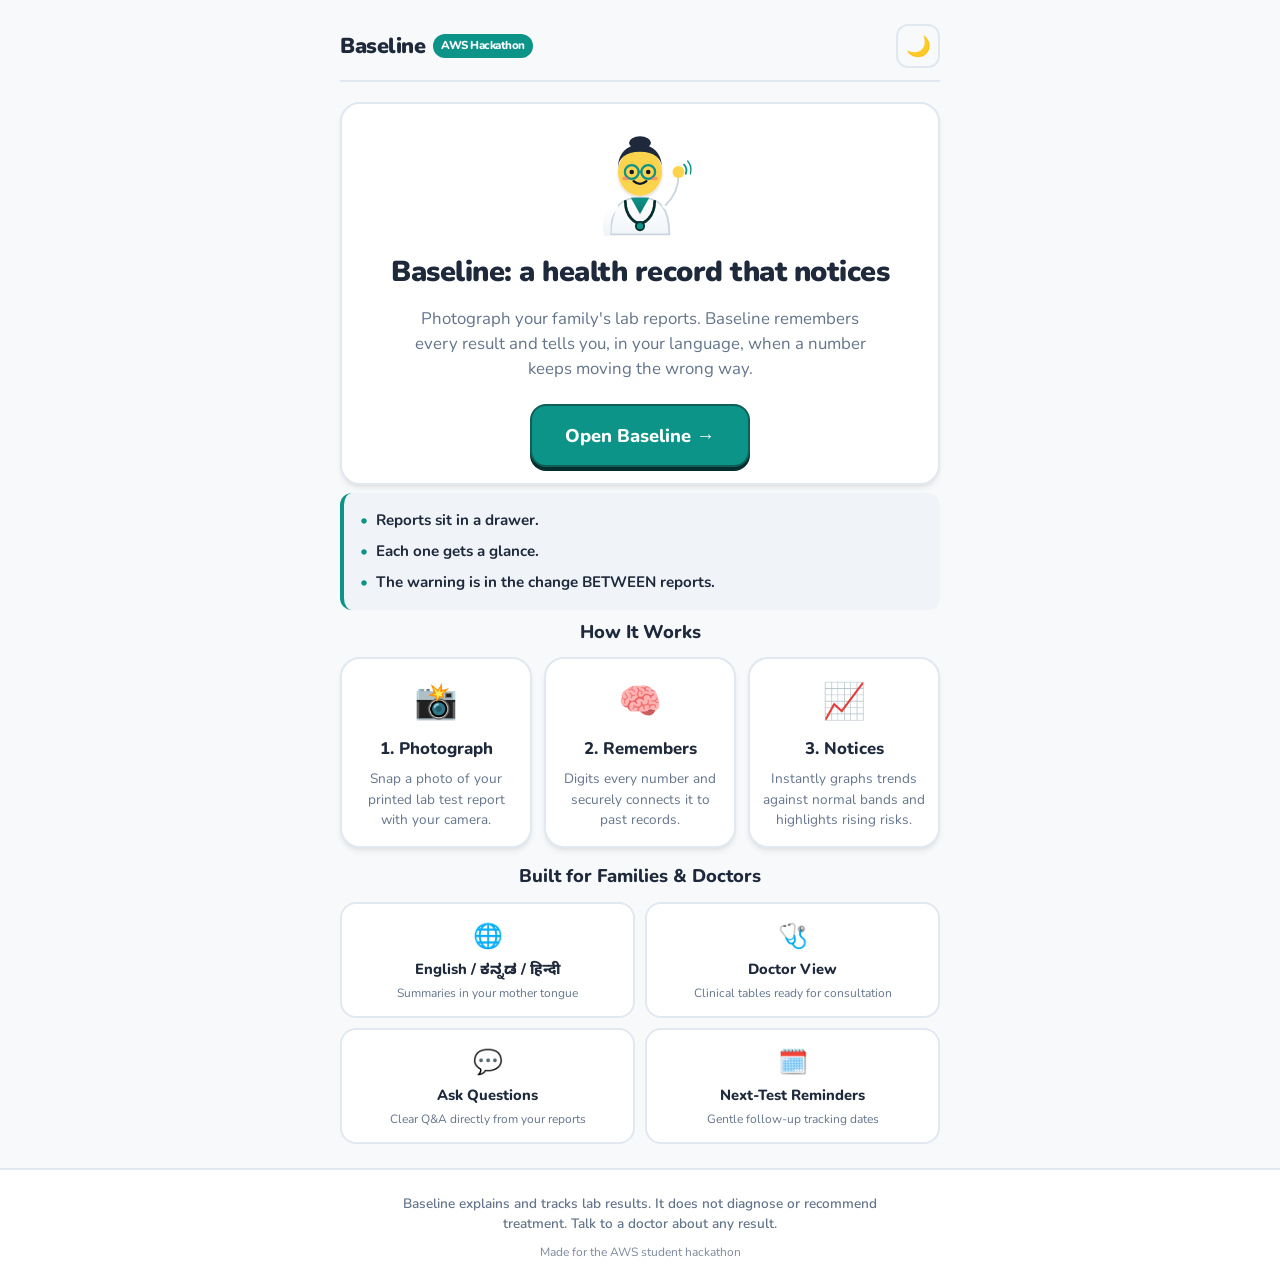
==== web/index.html @ e0895d7c "Frontend app, landing page and mascot; fixed to match the API contract Built by Chethan with Gemini " ====
<!DOCTYPE html>
<html lang="en">
<head>
  <meta charset="UTF-8">
  <meta name="viewport" content="width=device-width, initial-scale=1.0">
  <title>Baseline - A Health Record That Notices</title>
  <meta name="description" content="Photograph your family's lab reports. Baseline remembers every result and notices when numbers move the wrong way.">

  <!-- Google Fonts: Nunito, IBM Plex Mono, Noto Sans Kannada, Noto Sans Devanagari -->
  <link rel="preconnect" href="https://fonts.googleapis.com">
  <link rel="preconnect" href="https://fonts.gstatic.com" crossorigin>
  <link href="https://fonts.googleapis.com/css2?family=IBM+Plex+Mono:wght@400;500;600&family=Noto+Sans+Devanagari:wght@400;600;700&family=Noto+Sans+Kannada:wght@400;600;700&family=Nunito:wght@400;600;700;800;900&display=swap" rel="stylesheet">

  <link rel="stylesheet" href="styles.css">
  <link rel="manifest" href="manifest.json">
  <meta name="theme-color" content="#0d9488">
  <style>
    .landing-hero {
      text-align: center;
      padding: 24px 12px 16px 12px;
      display: flex;
      flex-direction: column;
      align-items: center;
      gap: 16px;
    }
    .landing-mascot {
      width: 110px;
      height: 110px;
      animation: floatMascot 3s ease-in-out infinite alternate;
    }
    @keyframes floatMascot {
      0% { transform: translateY(0); }
      100% { transform: translateY(-8px); }
    }
    .landing-title {
      font-size: 1.8rem;
      font-weight: 900;
      line-height: 1.25;
      letter-spacing: -0.5px;
    }
    .landing-tagline {
      font-size: 1.05rem;
      color: var(--text-muted);
      max-width: 480px;
      line-height: 1.5;
    }
    .cta-btn {
      font-size: 1.15rem;
      padding: 16px 32px;
      min-width: 220px;
      margin-top: 6px;
    }

    /* The Problem Section */
    .problem-box {
      border-left: 4px solid var(--accent);
      background-color: var(--bg-card-subtle);
      border-radius: 12px;
      padding: 16px;
      margin: 8px 0;
    }
    .problem-list {
      list-style: none;
      display: flex;
      flex-direction: column;
      gap: 8px;
      font-size: 0.95rem;
      font-weight: 700;
      color: var(--text-main);
    }
    .problem-item::before {
      content: "•";
      color: var(--accent);
      margin-right: 8px;
      font-weight: 900;
    }

    /* How It Works (3 Steps) */
    .steps-grid {
      display: grid;
      grid-template-columns: 1fr;
      gap: 12px;
    }
    @media (min-width: 600px) {
      .steps-grid {
        grid-template-columns: repeat(3, 1fr);
      }
    }
    .step-card {
      text-align: center;
      padding: 16px 12px;
      display: flex;
      flex-direction: column;
      align-items: center;
      gap: 8px;
    }
    .step-icon {
      font-size: 2.2rem;
    }
    .step-title {
      font-size: 1.05rem;
      font-weight: 800;
    }
    .step-desc {
      font-size: 0.85rem;
      color: var(--text-muted);
    }

    /* Feature Row */
    .features-grid {
      display: grid;
      grid-template-columns: 1fr 1fr;
      gap: 10px;
    }
    .feature-chip {
      background-color: var(--bg-card);
      border: 2px solid var(--border-color);
      border-radius: 16px;
      padding: 14px 12px;
      text-align: center;
      display: flex;
      flex-direction: column;
      gap: 4px;
    }
    .feature-icon {
      font-size: 1.5rem;
    }
    .feature-title {
      font-size: 0.92rem;
      font-weight: 800;
    }
    .feature-desc {
      font-size: 0.75rem;
      color: var(--text-muted);
    }
  </style>
</head>
<body>
  <div class="app-container">
    <!-- Header -->
    <header class="app-header">
      <div class="header-left">
        <a href="index.html" class="brand-logo" aria-label="Baseline Home">
          <span>Baseline</span>
          <span class="brand-badge">AWS Hackathon</span>
        </a>
      </div>
      <div class="header-actions">
        <button id="theme-toggle" class="theme-toggle-btn" aria-label="Toggle dark mode">🌙</button>
      </div>
    </header>

    <!-- Hero Section (Screen A) -->
    <main>
      <section class="card landing-hero">
        <img class="landing-mascot" src="mascot/wave.svg" alt="Cartoon doctor mascot waving">
        <h1 class="landing-title">Baseline: a health record that notices</h1>
        <p class="landing-tagline">
          Photograph your family's lab reports. Baseline remembers every result and tells you, in your language, when a number keeps moving the wrong way.
        </p>
        <a href="app.html" class="btn btn-primary cta-btn">
          Open Baseline →
        </a>
      </section>

      <!-- The Problem in 3 Short Lines -->
      <section class="problem-box" aria-label="Why Baseline exists">
        <ul class="problem-list">
          <li class="problem-item">Reports sit in a drawer.</li>
          <li class="problem-item">Each one gets a glance.</li>
          <li class="problem-item">The warning is in the change BETWEEN reports.</li>
        </ul>
      </section>

      <!-- How It Works (3 Steps) -->
      <section aria-label="How Baseline works" style="margin-top: 8px;">
        <h2 style="font-size: 1.15rem; font-weight: 800; margin-bottom: 12px; text-align: center;">How It Works</h2>
        <div class="steps-grid">
          <div class="card step-card">
            <span class="step-icon">📸</span>
            <h3 class="step-title">1. Photograph</h3>
            <p class="step-desc">Snap a photo of your printed lab test report with your camera.</p>
          </div>
          <div class="card step-card">
            <span class="step-icon">🧠</span>
            <h3 class="step-title">2. Remembers</h3>
            <p class="step-desc">Digits every number and securely connects it to past records.</p>
          </div>
          <div class="card step-card">
            <span class="step-icon">📈</span>
            <h3 class="step-title">3. Notices</h3>
            <p class="step-desc">Instantly graphs trends against normal bands and highlights rising risks.</p>
          </div>
        </div>
      </section>

      <!-- Feature Highlights -->
      <section aria-label="Key features" style="margin-top: 14px;">
        <h2 style="font-size: 1.15rem; font-weight: 800; margin-bottom: 12px; text-align: center;">Built for Families &amp; Doctors</h2>
        <div class="features-grid">
          <div class="feature-chip">
            <span class="feature-icon">🌐</span>
            <span class="feature-title">English / ಕನ್ನಡ / हिन्दी</span>
            <span class="feature-desc">Summaries in your mother tongue</span>
          </div>
          <div class="feature-chip">
            <span class="feature-icon">🩺</span>
            <span class="feature-title">Doctor View</span>
            <span class="feature-desc">Clinical tables ready for consultation</span>
          </div>
          <div class="feature-chip">
            <span class="feature-icon">💬</span>
            <span class="feature-title">Ask Questions</span>
            <span class="feature-desc">Clear Q&amp;A directly from your reports</span>
          </div>
          <div class="feature-chip">
            <span class="feature-icon">🗓️</span>
            <span class="feature-title">Next-Test Reminders</span>
            <span class="feature-desc">Gentle follow-up tracking dates</span>
          </div>
        </div>
      </section>
    </main>
  </div>

  <!-- Medical Disclaimer Footer (Mandatory across all screens) -->
  <footer class="app-footer" role="contentinfo">
    <p class="footer-disclaimer">
      Baseline explains and tracks lab results. It does not diagnose or recommend treatment. Talk to a doctor about any result.
    </p>
    <p class="footer-meta">
      Made for the AWS student hackathon
    </p>
  </footer>

  <!-- Theme Toggle Controller -->
  <script>
    (() => {
      const themeBtn = document.getElementById("theme-toggle");
      const currentTheme = localStorage.getItem("baseline_theme") || "light";
      document.documentElement.setAttribute("data-theme", currentTheme);
      if (themeBtn) themeBtn.textContent = currentTheme === "dark" ? "☀️" : "🌙";

      if (themeBtn) {
        themeBtn.addEventListener("click", () => {
          const active = document.documentElement.getAttribute("data-theme");
          const next = active === "dark" ? "light" : "dark";
          document.documentElement.setAttribute("data-theme", next);
          try {
            localStorage.setItem("baseline_theme", next);
          } catch (e) {}
          themeBtn.textContent = next === "dark" ? "☀️" : "🌙";
        });
      }

      // Register Service Worker for offline/PWA capability
      if ("serviceWorker" in navigator) {
        window.addEventListener("load", () => {
          navigator.serviceWorker.register("sw.js").catch((err) => {
            console.log("Service worker registration skipped:", err);
          });
        });
      }
    })();

  </script>
</body>
</html>
---- web/styles.css ----
/* ==========================================================================
   BASELINE COMPLETE DESIGN SYSTEM & STYLESHEET
   Mobile-first (390px default), Duolingo-inspired chunky UI, Dark/Light modes
   ========================================================================== */

/* --------------------------------------------------------------------------
   Design Tokens & CSS Variables
   -------------------------------------------------------------------------- */
:root {
  /* Light Theme (Default) */
  --bg-app: #f7f9fa;
  --bg-card: #ffffff;
  --bg-card-subtle: #f0f4f8;
  --text-main: #1e293b;
  --text-muted: #64748b;
  --border-color: #e2e8f0;
  --border-strong: #cbd5e1;

  /* Friendly Warm Teal Primary Accent */
  --accent: #0d9488;
  --accent-light: #ccfbf1;
  --accent-hover: #0f766e;
  --accent-active: #115e59;
  --accent-shadow: #042f2e;

  /* Alert / Out-of-Range (Red & Pale Red) */
  --danger: #dc2626;
  --danger-light: #fee2e2;
  --danger-border: #fca5a5;
  --danger-shadow: #991b1b;

  /* Normal Range SVG Band */
  --band-fill: rgba(13, 148, 136, 0.12);
  --band-stroke: rgba(13, 148, 136, 0.35);

  /* Chart Line & Dot Colors */
  --chart-line: #0d9488;
  --chart-dot: #0f766e;
  --chart-dot-latest: #042f2e;
  --chart-dot-out: #dc2626;

  /* Focus outline */
  --focus-ring: #0284c7;

  /* Elevation / 3D button depths */
  --btn-bottom-depth: 4px;
  --shadow-sm: 0 1px 2px rgba(0, 0, 0, 0.05);
  --shadow-md: 0 4px 6px -1px rgba(0, 0, 0, 0.08), 0 2px 4px -2px rgba(0, 0, 0, 0.06);
  --shadow-lg: 0 10px 15px -3px rgba(0, 0, 0, 0.1), 0 4px 6px -2px rgba(0, 0, 0, 0.05);

  /* Typography */
  --font-main: "Nunito", -apple-system, BlinkMacSystemFont, "Segoe UI", Roboto, sans-serif;
  --font-mono: "IBM Plex Mono", monospace;
  --font-kannada: "Noto Sans Kannada", sans-serif;
  --font-hindi: "Noto Sans Devanagari", sans-serif;

  --line-height-normal: 1.5;
  --line-height-indic: 1.8;
}

/* Dark Theme */
[data-theme="dark"] {
  --bg-app: #0f172a;
  --bg-card: #1e293b;
  --bg-card-subtle: #334155;
  --text-main: #f8fafc;
  --text-muted: #94a3b8;
  --border-color: #334155;
  --border-strong: #475569;

  --accent: #14b8a6;
  --accent-light: #134e4a;
  --accent-hover: #2dd4bf;
  --accent-active: #0d9488;
  --accent-shadow: #042f2e;

  --danger: #f87171;
  --danger-light: #450a0a;
  --danger-border: #7f1d1d;
  --danger-shadow: #7f1d1d;

  --band-fill: rgba(20, 184, 166, 0.18);
  --band-stroke: rgba(20, 184, 166, 0.4);

  --chart-line: #2dd4bf;
  --chart-dot: #5eead4;
  --chart-dot-latest: #ffffff;
  --chart-dot-out: #f87171;

  --focus-ring: #38bdf8;
  --shadow-sm: 0 1px 2px rgba(0, 0, 0, 0.3);
  --shadow-md: 0 4px 8px rgba(0, 0, 0, 0.4);
  --shadow-lg: 0 10px 20px rgba(0, 0, 0, 0.5);
}

/* --------------------------------------------------------------------------
   Reset & Base Styles
   -------------------------------------------------------------------------- */
*, *::before, *::after {
  box-sizing: border-box;
  margin: 0;
  padding: 0;
}

html {
  font-size: 16px;
  -webkit-tap-highlight-color: transparent;
}

body {
  font-family: var(--font-main), var(--font-kannada), var(--font-hindi);
  background-color: var(--bg-app);
  color: var(--text-main);
  line-height: var(--line-height-normal);
  min-height: 100vh;
  display: flex;
  flex-direction: column;
}

/* Kannada and Hindi extra line-height */
html[lang="kn"], html[lang="hi"],
.lang-kn, .lang-hi {
  line-height: var(--line-height-indic);
}

:focus-visible {
  outline: 3px solid var(--focus-ring);
  outline-offset: 2px;
}

/* --------------------------------------------------------------------------
   Layout & Container (Mobile-first ~390px, laptop friendly)
   -------------------------------------------------------------------------- */
.app-container {
  width: 100%;
  max-width: 440px;
  margin: 0 auto;
  padding: 16px;
  flex: 1;
  display: flex;
  flex-direction: column;
  gap: 16px;
}

@media (min-width: 768px) {
  .app-container {
    max-width: 640px;
    padding: 24px 20px;
    gap: 20px;
  }
}

/* --------------------------------------------------------------------------
   Duolingo-style Chunky Buttons & Tap Targets (>= 44px)
   -------------------------------------------------------------------------- */
.btn {
  display: inline-flex;
  align-items: center;
  justify-content: center;
  gap: 8px;
  min-height: 48px;
  padding: 12px 18px;
  font-family: inherit;
  font-size: 0.95rem;
  font-weight: 800;
  text-decoration: none;
  border-radius: 16px;
  border: 2px solid transparent;
  cursor: pointer;
  transition: transform 0.1s ease, box-shadow 0.1s ease, background-color 0.15s ease;
  user-select: none;
  text-align: center;
}

.btn-primary {
  background-color: var(--accent);
  color: #ffffff;
  border-color: var(--accent-active);
  box-shadow: 0 var(--btn-bottom-depth) 0 var(--accent-shadow);
}

.btn-primary:hover:not(:disabled) {
  background-color: var(--accent-hover);
}

.btn-primary:active:not(:disabled) {
  transform: translateY(var(--btn-bottom-depth));
  box-shadow: 0 0 0 transparent;
}

.btn-secondary {
  background-color: var(--bg-card);
  color: var(--text-main);
  border: 2px solid var(--border-color);
  box-shadow: 0 var(--btn-bottom-depth) 0 var(--border-strong);
}

.btn-secondary:hover:not(:disabled) {
  background-color: var(--bg-card-subtle);
}

.btn-secondary:active:not(:disabled) {
  transform: translateY(var(--btn-bottom-depth));
  box-shadow: 0 0 0 transparent;
}

.btn-sm {
  min-height: 44px;
  padding: 8px 14px;
  font-size: 0.88rem;
  border-radius: 12px;
}

.btn:disabled {
  opacity: 0.55;
  cursor: not-allowed;
  transform: none !important;
  box-shadow: none !important;
}

/* --------------------------------------------------------------------------
   Card Component
   -------------------------------------------------------------------------- */
.card {
  background-color: var(--bg-card);
  border: 2px solid var(--border-color);
  border-radius: 20px;
  padding: 18px;
  box-shadow: var(--shadow-md);
  transition: border-color 0.2s ease, box-shadow 0.2s ease;
}

/* --------------------------------------------------------------------------
   Header Bar
   -------------------------------------------------------------------------- */
.app-header {
  display: flex;
  align-items: center;
  justify-content: space-between;
  padding-bottom: 12px;
  border-bottom: 2px solid var(--border-color);
}

.header-left {
  display: flex;
  align-items: center;
  gap: 10px;
}

.brand-logo {
  display: flex;
  align-items: center;
  gap: 8px;
  text-decoration: none;
  color: var(--text-main);
  font-weight: 900;
  font-size: 1.35rem;
  letter-spacing: -0.5px;
}

.brand-badge {
  background-color: var(--accent);
  color: #ffffff;
  font-size: 0.72rem;
  padding: 3px 8px;
  border-radius: 999px;
  font-weight: 800;
}

.header-actions {
  display: flex;
  align-items: center;
  gap: 8px;
}

.theme-toggle-btn {
  background: none;
  border: 2px solid var(--border-color);
  border-radius: 12px;
  min-width: 44px;
  min-height: 44px;
  font-size: 1.25rem;
  cursor: pointer;
  color: var(--text-main);
  display: flex;
  align-items: center;
  justify-content: center;
  transition: background-color 0.15s ease;
}

.theme-toggle-btn:hover {
  background-color: var(--bg-card-subtle);
}

/* --------------------------------------------------------------------------
   Screen B: People & Language Bar
   -------------------------------------------------------------------------- */
.people-bar {
  display: flex;
  flex-direction: column;
  gap: 12px;
}

.people-controls {
  display: flex;
  align-items: center;
  gap: 8px;
  flex-wrap: wrap;
}

.select-wrapper {
  position: relative;
  flex: 1;
  min-width: 140px;
}

.app-select {
  width: 100%;
  min-height: 46px;
  padding: 10px 14px;
  font-family: inherit;
  font-size: 0.95rem;
  font-weight: 700;
  color: var(--text-main);
  background-color: var(--bg-card);
  border: 2px solid var(--border-color);
  border-radius: 14px;
  appearance: none;
  background-image: url("data:image/svg+xml,%3Csvg xmlns='http://www.w3.org/2000/svg' width='12' height='8' viewBox='0 0 12 8'%3E%3Cpath fill='%2364748b' d='M6 8L0 0h12z'/%3E%3C/svg%3E");
  background-repeat: no-repeat;
  background-position: right 14px center;
  cursor: pointer;
}

.lang-select-wrapper {
  width: 110px;
  flex: none;
}

/* --------------------------------------------------------------------------
   Mascot Component & Animated Speech Bubble
   -------------------------------------------------------------------------- */
.mascot-section {
  display: flex;
  align-items: flex-start;
  gap: 14px;
  margin: 4px 0 10px 0;
}

.mascot-avatar-wrapper {
  flex-shrink: 0;
  width: 76px;
  height: 76px;
  border-radius: 50%;
  background-color: var(--bg-card);
  border: 2px solid var(--border-color);
  box-shadow: var(--shadow-sm);
  display: flex;
  align-items: center;
  justify-content: center;
  overflow: hidden;
  position: relative;
  transition: transform 0.2s cubic-bezier(0.34, 1.56, 0.64, 1);
}

.mascot-avatar {
  width: 100%;
  height: 100%;
  object-fit: contain;
}

/* Duolingo bouncy micro-animation on mascot hover/interact */
.mascot-avatar-wrapper:hover {
  transform: scale(1.06) rotate(-2deg);
}

.mascot-bubble {
  position: relative;
  flex: 1;
  background-color: var(--bg-card);
  border: 2px solid var(--border-color);
  border-radius: 18px;
  padding: 12px 16px;
  font-size: 0.95rem;
  font-weight: 700;
  color: var(--text-main);
  box-shadow: var(--shadow-sm);
  line-height: 1.45;
}

/* Speech bubble left triangle arrow */
.mascot-bubble::before {
  content: "";
  position: absolute;
  top: 24px;
  left: -10px;
  width: 0;
  height: 0;
  border-top: 8px solid transparent;
  border-bottom: 8px solid transparent;
  border-right: 10px solid var(--border-color);
}

.mascot-bubble::after {
  content: "";
  position: absolute;
  top: 24px;
  left: -7px;
  width: 0;
  height: 0;
  border-top: 7px solid transparent;
  border-bottom: 7px solid transparent;
  border-right: 9px solid var(--bg-card);
}

.mascot-bubble.pop {
  animation: popIn 0.3s cubic-bezier(0.34, 1.56, 0.64, 1);
}

@keyframes popIn {
  0% { transform: scale(0.92); opacity: 0.8; }
  100% { transform: scale(1); opacity: 1; }
}

/* --------------------------------------------------------------------------
   Screen C: History Path & Next Due Reminder
   -------------------------------------------------------------------------- */
.history-path-card {
  padding: 16px;
}

.path-heading {
  font-size: 1rem;
  font-weight: 800;
  margin-bottom: 12px;
  color: var(--text-muted);
  text-transform: uppercase;
  letter-spacing: 0.5px;
}

.history-path-track {
  display: flex;
  align-items: center;
  overflow-x: auto;
  padding: 8px 4px;
  gap: 4px;
  scrollbar-width: thin;
}

.path-node {
  display: flex;
  flex-direction: column;
  align-items: center;
  gap: 6px;
  flex-shrink: 0;
  width: 80px;
  text-align: center;
}

.node-circle {
  width: 44px;
  height: 44px;
  border-radius: 50%;
  background-color: var(--accent-light);
  border: 2px solid var(--accent);
  display: flex;
  align-items: center;
  justify-content: center;
  font-size: 1.15rem;
  box-shadow: 0 2px 0 var(--accent);
}

.node-date {
  font-family: var(--font-mono);
  font-size: 0.75rem;
  font-weight: 600;
  color: var(--text-main);
  white-space: nowrap;
}

.path-connector {
  flex: 1;
  min-width: 24px;
  height: 4px;
  background-color: var(--accent);
  border-radius: 2px;
  margin-top: -18px;
}

.locked-node .node-circle {
  background-color: var(--bg-card-subtle);
  border-color: var(--border-strong);
  box-shadow: 0 2px 0 var(--border-strong);
}

.locked-node .node-label {
  font-size: 0.72rem;
  font-weight: 800;
  color: var(--text-muted);
  text-transform: uppercase;
}

.overdue-node .node-circle {
  background-color: var(--danger-light);
  border-color: var(--danger);
  box-shadow: 0 2px 0 var(--danger-shadow);
}

.overdue-node .node-label {
  color: var(--danger);
}

/* --------------------------------------------------------------------------
   Screen D: Add a Report
   -------------------------------------------------------------------------- */
.upload-card {
  display: flex;
  flex-direction: column;
  gap: 12px;
}

.upload-actions-grid {
  display: grid;
  grid-template-columns: 1fr 1fr;
  gap: 10px;
}

.photo-preview-box {
  border: 2px dashed var(--border-strong);
  border-radius: 14px;
  padding: 10px;
  text-align: center;
  background-color: var(--bg-card-subtle);
}

.photo-preview-box img {
  max-width: 100%;
  max-height: 180px;
  object-fit: contain;
  border-radius: 8px;
}

.collapsible-details {
  border: 1px solid var(--border-color);
  border-radius: 12px;
  padding: 8px 12px;
  font-size: 0.88rem;
}

.collapsible-details summary {
  font-weight: 700;
  cursor: pointer;
  color: var(--text-muted);
  user-select: none;
}

.collapsible-content {
  margin-top: 8px;
  display: flex;
  flex-direction: column;
  gap: 6px;
}

.date-input {
  min-height: 44px;
  padding: 8px 12px;
  border: 2px solid var(--border-color);
  border-radius: 10px;
  font-family: inherit;
  font-size: 0.95rem;
  background-color: var(--bg-card);
  color: var(--text-main);
}

.upload-status {
  font-size: 0.9rem;
  font-weight: 700;
  text-align: center;
  min-height: 22px;
  transition: color 0.2s ease;
}

.status-loading {
  color: var(--accent);
}

.status-success {
  color: #15803d;
}

.status-error {
  color: var(--danger);
}

/* --------------------------------------------------------------------------
   Screen E: Trend Cards & SVG Charts
   -------------------------------------------------------------------------- */
.trends-list {
  display: flex;
  flex-direction: column;
  gap: 16px;
}

.trend-card {
  display: flex;
  flex-direction: column;
  gap: 12px;
  cursor: pointer;
  outline: none;
  transition: transform 0.15s ease, box-shadow 0.15s ease, border-color 0.15s ease;
}

.trend-card:hover {
  transform: translateY(-2px);
  box-shadow: var(--shadow-lg);
}

.trend-card:focus-visible {
  border-color: var(--focus-ring);
  box-shadow: 0 0 0 3px var(--focus-ring);
}

.trend-card-header {
  display: flex;
  align-items: flex-start;
  justify-content: space-between;
  gap: 10px;
}

.test-title-group {
  display: flex;
  align-items: center;
  gap: 8px;
  flex-wrap: wrap;
}

.test-name {
  font-size: 1.12rem;
  font-weight: 800;
  color: var(--text-main);
}

/* Status Badge H / L (Part 7: "Out-of-range: badge boxed red on pale red") */
.status-badge {
  display: inline-flex;
  align-items: center;
  justify-content: center;
  width: 26px;
  height: 26px;
  border-radius: 8px;
  font-family: var(--font-mono);
  font-weight: 900;
  font-size: 0.85rem;
}

.badge-high, .badge-low {
  background-color: var(--danger-light);
  color: var(--danger);
  border: 1.5px solid var(--danger-border);
}

.test-value-group {
  display: flex;
  align-items: baseline;
  gap: 4px;
}

.test-value {
  font-family: var(--font-mono);
  font-size: 1.6rem;
  font-weight: 800;
  color: var(--text-main);
  letter-spacing: -0.5px;
}

.test-unit {
  font-family: var(--font-mono);
  font-size: 0.85rem;
  font-weight: 600;
  color: var(--text-muted);
}

.trend-arrow {
  font-size: 1.25rem;
  font-weight: 900;
  color: var(--text-muted);
  margin-left: 2px;
}

/* Out of Range Card Highlight */
.card-out-of-range {
  border-color: var(--danger-border);
}

.card-out-of-range .test-value,
.card-out-of-range .trend-arrow {
  color: var(--danger);
}

/* Card updated highlight */
.trend-card-updated {
  animation: cardHighlight 1.5s ease-out;
}

@keyframes cardHighlight {
  0% { box-shadow: 0 0 0 4px var(--accent); }
  100% { box-shadow: var(--shadow-md); }
}

/* Inline SVG Chart */
.trend-chart-wrapper {
  width: 100%;
  background-color: var(--bg-card-subtle);
  border-radius: 12px;
  padding: 6px;
  overflow: hidden;
}

.trend-chart-svg {
  width: 100%;
  height: 72px;
  display: block;
}

/* SVG Chart Elements */
.svg-band {
  fill: var(--band-fill);
}

.svg-band-line {
  stroke: var(--band-stroke);
  stroke-width: 1.5;
}

.svg-line {
  stroke: var(--chart-line);
  stroke-width: 3;
  stroke-linecap: round;
  stroke-linejoin: round;
}

.svg-dot {
  fill: var(--chart-dot);
  stroke: var(--bg-card);
  stroke-width: 1.5;
}

.svg-dot-latest {
  fill: var(--accent);
  stroke: var(--bg-card);
  stroke-width: 2;
}

.svg-dot-out {
  fill: var(--danger);
  stroke: var(--bg-card);
  stroke-width: 2;
}

.svg-date-label {
  font-family: var(--font-mono);
  font-size: 9px;
  fill: var(--text-muted);
  font-weight: 600;
}

.trend-card-footer {
  display: flex;
  flex-direction: column;
  gap: 4px;
}

.range-info {
  font-size: 0.8rem;
  font-weight: 700;
  color: var(--text-muted);
}

.trend-summary {
  font-size: 0.95rem;
  font-weight: 600;
  color: var(--text-main);
  line-height: 1.4;
}

.empty-trends-card {
  text-align: center;
  padding: 32px 16px;
}

.empty-icon {
  font-size: 2.5rem;
  margin-bottom: 8px;
}

/* --------------------------------------------------------------------------
   Screen G: Chat Panel ("Ask about these results")
   -------------------------------------------------------------------------- */
.chat-card {
  display: flex;
  flex-direction: column;
  gap: 12px;
}

.chat-header-title {
  font-size: 1.1rem;
  font-weight: 800;
}

.chat-chips-container {
  display: flex;
  gap: 6px;
  overflow-x: auto;
  padding-bottom: 6px;
  scrollbar-width: thin;
}

.chip-btn {
  background-color: var(--bg-card-subtle);
  color: var(--text-main);
  border: 1.5px solid var(--border-color);
  border-radius: 999px;
  padding: 6px 12px;
  font-size: 0.82rem;
  font-weight: 700;
  white-space: nowrap;
  cursor: pointer;
  min-height: 38px;
  transition: background-color 0.15s ease, border-color 0.15s ease;
}

.chip-btn:hover {
  background-color: var(--accent-light);
  border-color: var(--accent);
}

.chat-messages {
  max-height: 240px;
  overflow-y: auto;
  display: flex;
  flex-direction: column;
  gap: 8px;
  padding: 8px 4px;
  border-radius: 12px;
  background-color: var(--bg-card-subtle);
  min-height: 80px;
}

.chat-bubble {
  max-width: 85%;
  padding: 10px 14px;
  border-radius: 16px;
  font-size: 0.92rem;
  font-weight: 600;
  line-height: 1.4;
}

.user-bubble {
  align-self: flex-end;
  background-color: var(--accent);
  color: #ffffff;
  border-bottom-right-radius: 4px;
}

.mascot-reply-bubble {
  align-self: flex-start;
  background-color: var(--bg-card);
  color: var(--text-main);
  border: 1.5px solid var(--border-color);
  border-bottom-left-radius: 4px;
}

.mascot-thinking {
  align-self: flex-start;
  background-color: var(--bg-card);
  color: var(--text-muted);
  font-style: italic;
  border: 1.5px solid var(--border-color);
}

.chat-error-bubble {
  align-self: flex-start;
  background-color: var(--danger-light);
  color: var(--danger);
  border: 1.5px solid var(--danger-border);
}

.chat-input-form {
  display: flex;
  flex-direction: column;
  gap: 6px;
}

.chat-input-row {
  display: flex;
  gap: 8px;
}

.chat-text-input {
  flex: 1;
  min-height: 48px;
  padding: 10px 14px;
  border: 2px solid var(--border-color);
  border-radius: 14px;
  font-family: inherit;
  font-size: 0.95rem;
  background-color: var(--bg-card);
  color: var(--text-main);
}

.chat-meta-row {
  display: flex;
  justify-content: space-between;
  font-size: 0.75rem;
  color: var(--text-muted);
  font-weight: 600;
}

/* --------------------------------------------------------------------------
   Screen F: Doctor View (Modal & Full Screen Panel)
   -------------------------------------------------------------------------- */
.modal-backdrop {
  position: fixed;
  inset: 0;
  background-color: rgba(15, 23, 42, 0.7);
  display: none;
  align-items: center;
  justify-content: center;
  z-index: 1000;
  padding: 16px;
}

.modal-sheet {
  background-color: var(--bg-card);
  width: 100%;
  max-width: 680px;
  max-height: 90vh;
  border-radius: 20px;
  padding: 24px;
  box-shadow: var(--shadow-lg);
  overflow-y: auto;
  display: flex;
  flex-direction: column;
  gap: 16px;
}

.clinical-header {
  border-bottom: 2px solid var(--border-strong);
  padding-bottom: 12px;
}

.clinical-main-title {
  font-size: 1.3rem;
  font-weight: 900;
}

.clinical-dates, .clinical-meta {
  font-size: 0.88rem;
  color: var(--text-muted);
  font-family: var(--font-mono);
  margin-top: 4px;
}

.clinical-actions {
  display: flex;
  gap: 10px;
  flex-wrap: wrap;
}

.clinical-table-wrapper {
  margin-top: 14px;
  break-inside: avoid;
  page-break-inside: avoid;
}

.clinical-test-title {
  font-size: 1.05rem;
  font-weight: 800;
  margin-bottom: 6px;
}

.clinical-table {
  width: 100%;
  border-collapse: collapse;
  font-size: 0.88rem;
  text-align: left;
}

.clinical-table th, .clinical-table td {
  padding: 8px 10px;
  border: 1px solid var(--border-color);
}

.clinical-table th {
  background-color: var(--bg-card-subtle);
  font-weight: 800;
}

.flagged-row {
  background-color: var(--danger-light);
}

.flag-cell {
  color: var(--danger);
  font-weight: 900;
}

/* --------------------------------------------------------------------------
   Habit Celebration Overlay
   -------------------------------------------------------------------------- */
.celebration-overlay {
  position: fixed;
  inset: 0;
  background-color: rgba(13, 148, 136, 0.4);
  display: none;
  align-items: center;
  justify-content: center;
  z-index: 1200;
  backdrop-filter: blur(4px);
}

.celebration-overlay.active {
  display: flex;
}

.celebration-card {
  background-color: var(--bg-card);
  border: 3px solid var(--accent);
  border-radius: 24px;
  padding: 28px 24px;
  text-align: center;
  max-width: 380px;
  box-shadow: var(--shadow-lg);
  animation: popIn 0.35s cubic-bezier(0.34, 1.56, 0.64, 1);
}

.celebration-emoji {
  font-size: 3rem;
  margin-bottom: 8px;
}

.celebration-title {
  font-size: 1.3rem;
  font-weight: 900;
  color: var(--accent);
}

.celebration-subtitle {
  font-size: 0.95rem;
  font-weight: 600;
  margin-top: 8px;
  color: var(--text-main);
}

/* --------------------------------------------------------------------------
   Toast Notifications
   -------------------------------------------------------------------------- */
.app-toast {
  position: fixed;
  bottom: 24px;
  left: 50%;
  transform: translateX(-50%) translateY(100px);
  background-color: var(--text-main);
  color: var(--bg-card);
  padding: 12px 20px;
  border-radius: 14px;
  font-size: 0.9rem;
  font-weight: 700;
  z-index: 1500;
  box-shadow: var(--shadow-lg);
  opacity: 0;
  transition: transform 0.25s ease, opacity 0.25s ease;
  pointer-events: none;
}

.app-toast.toast-show {
  transform: translateX(-50%) translateY(0);
  opacity: 1;
}

.toast-error {
  background-color: var(--danger);
  color: #ffffff;
}

.toast-success {
  background-color: #15803d;
  color: #ffffff;
}

/* --------------------------------------------------------------------------
   Medical Disclaimer Footer
   -------------------------------------------------------------------------- */
.app-footer {
  margin-top: auto;
  padding: 24px 16px;
  text-align: center;
  border-top: 2px solid var(--border-color);
  background-color: var(--bg-card);
  color: var(--text-muted);
  font-size: 0.85rem;
  line-height: 1.5;
}

.footer-disclaimer {
  max-width: 500px;
  margin: 0 auto;
  font-weight: 600;
}

.footer-meta {
  margin-top: 8px;
  font-size: 0.75rem;
  opacity: 0.85;
}

/* --------------------------------------------------------------------------
   Technical Concept: Print CSS
   Print CSS uses @media print queries to isolate the clean black-and-white clinical tables,
   enforcing A4 sizing and preventing awkward page-break splits across table rows.
   -------------------------------------------------------------------------- */
@media print {
  body {
    background-color: #ffffff !important;
    color: #000000 !important;
  }

  .app-container, .app-footer, .no-print, .theme-toggle-btn, .header-actions {
    display: none !important;
  }

  #doctor-modal {
    display: block !important;
    position: static !important;
    background: transparent !important;
    padding: 0 !important;
  }

  .modal-sheet {
    max-width: 100% !important;
    max-height: none !important;
    border: none !important;
    box-shadow: none !important;
    padding: 0 !important;
  }

  .clinical-table-wrapper {
    page-break-inside: avoid !important;
    break-inside: avoid !important;
    margin-bottom: 24px;
  }

  .clinical-table th, .clinical-table td {
    border: 1px solid #000000 !important;
    color: #000000 !important;
    background: #ffffff !important;
  }

  .flagged-row {
    background: #f1f1f1 !important;
  }

  .flag-cell strong {
    font-weight: 900 !important;
  }
}

/* --------------------------------------------------------------------------
   Reduced Motion Accessibility
   -------------------------------------------------------------------------- */
@media (prefers-reduced-motion: reduce) {
  *, *::before, *::after {
    animation-duration: 0.01ms !important;
    animation-iteration-count: 1 !important;
    transition-duration: 0.01ms !important;
    scroll-behavior: auto !important;
  }
  .btn:active {
    transform: none !important;
  }
  .mascot-avatar-wrapper:hover {
    transform: none !important;
  }
}
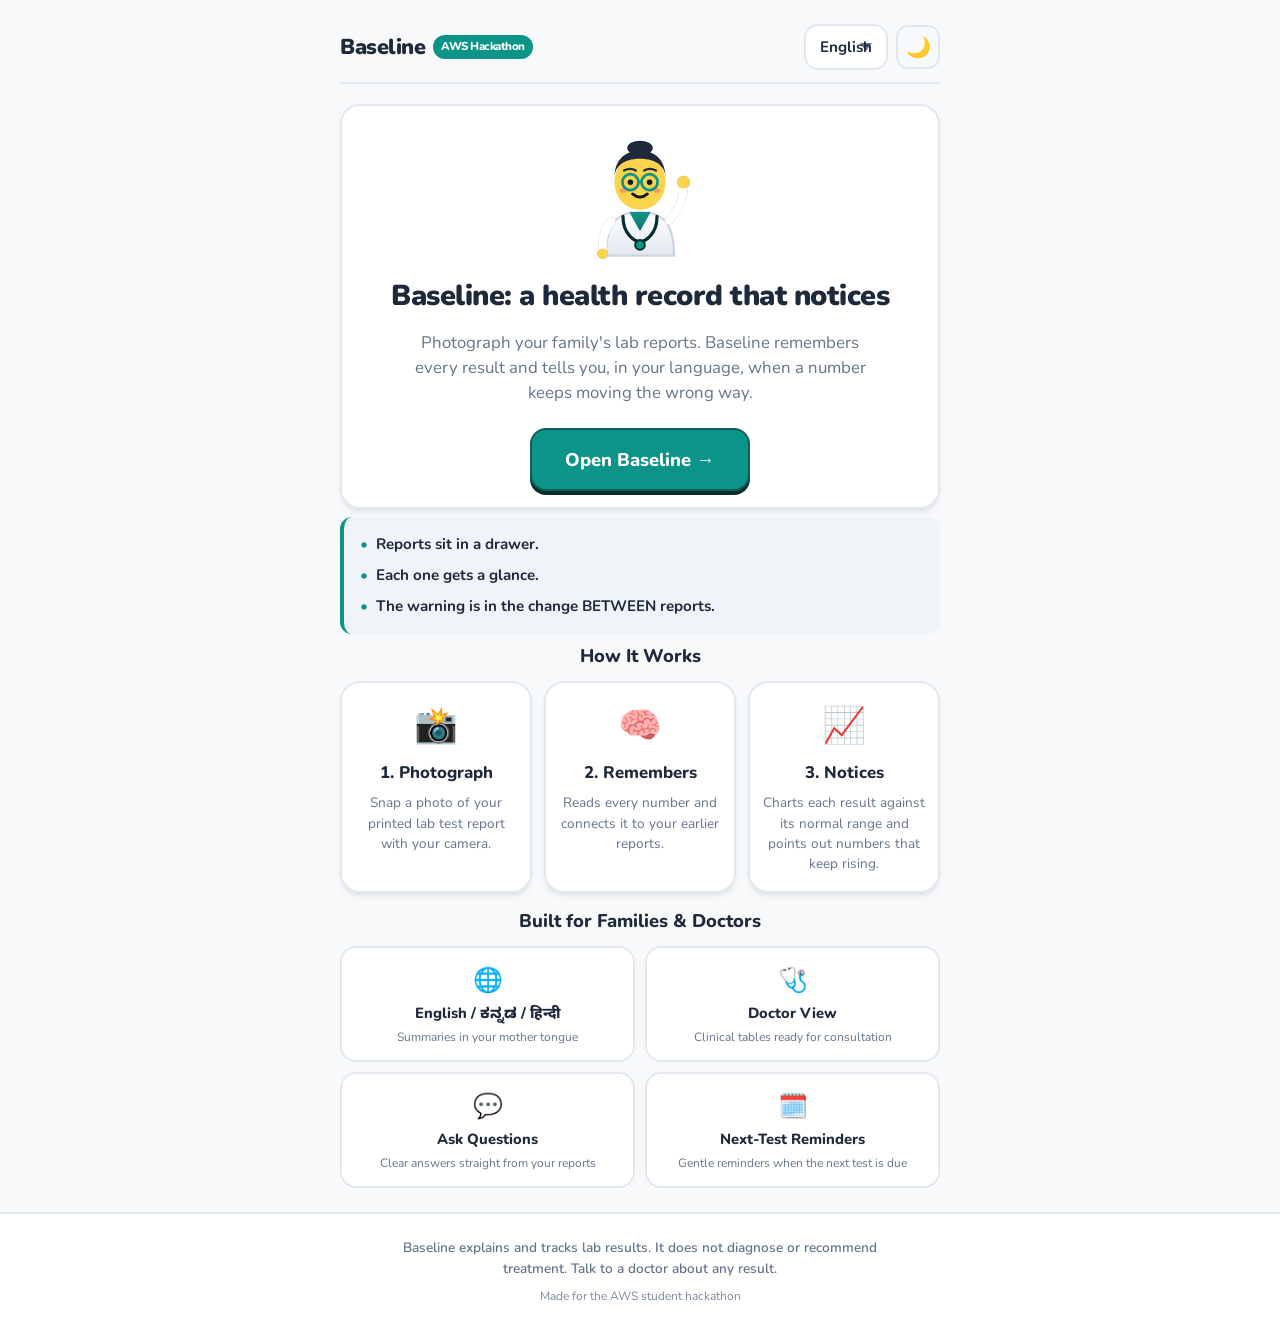
==== commit b70f7794: "Whole interface in English, Kannada and Hindi; language picker on every page; Dr. Bindu rebuilt as a" ====
--- a/web/index.html
+++ b/web/index.html
@@ -1,5 +1,5 @@
 <!DOCTYPE html>
-<html lang="en">
+<html lang="en" data-i18n-title="doc.title">
 <head>
   <meta charset="UTF-8">
   <meta name="viewport" content="width=device-width, initial-scale=1.0">
@@ -140,83 +140,84 @@
     <!-- Header -->
     <header class="app-header">
       <div class="header-left">
-        <a href="index.html" class="brand-logo" aria-label="Baseline Home">
+        <a href="index.html" class="brand-logo" aria-label="Baseline Home" data-i18n-aria="common.home">
           <span>Baseline</span>
-          <span class="brand-badge">AWS Hackathon</span>
+          <span class="brand-badge" data-i18n="landing.badge">AWS Hackathon</span>
         </a>
       </div>
       <div class="header-actions">
-        <button id="theme-toggle" class="theme-toggle-btn" aria-label="Toggle dark mode">🌙</button>
+        <select class="app-select lang-switch" data-lang-switch data-i18n-aria="common.language" aria-label="Language">
+          <option value="en">English</option>
+          <option value="kn">ಕನ್ನಡ</option>
+          <option value="hi">हिन्दी</option>
+        </select>
+        <button id="theme-toggle" class="theme-toggle-btn" aria-label="Toggle dark mode" data-i18n-aria="common.theme">🌙</button>
       </div>
     </header>
 
     <!-- Hero Section (Screen A) -->
     <main>
       <section class="card landing-hero">
-        <img class="landing-mascot" src="mascot/wave.svg" alt="Cartoon doctor mascot waving">
-        <h1 class="landing-title">Baseline: a health record that notices</h1>
-        <p class="landing-tagline">
-          Photograph your family's lab reports. Baseline remembers every result and tells you, in your language, when a number keeps moving the wrong way.
-        </p>
-        <a href="app.html" class="btn btn-primary cta-btn">
-          Open Baseline →
-        </a>
+        <img class="landing-mascot" src="mascot/wave.svg" alt="Cartoon doctor mascot" data-i18n-alt="common.mascotAlt">
+        <h1 class="landing-title" data-i18n="landing.title">Baseline: a health record that notices</h1>
+        <p class="landing-tagline" data-i18n="landing.lead">Photograph your family's lab reports. Baseline remembers every result and tells you, in your language, when a number keeps moving the wrong way.</p>
+        <a href="login.html" class="btn btn-primary cta-btn" data-i18n="landing.cta">Open Baseline →</a>
       </section>
 
       <!-- The Problem in 3 Short Lines -->
-      <section class="problem-box" aria-label="Why Baseline exists">
+      <section class="problem-box" aria-label="Why Baseline exists" data-i18n-aria="landing.whyAria">
         <ul class="problem-list">
-          <li class="problem-item">Reports sit in a drawer.</li>
-          <li class="problem-item">Each one gets a glance.</li>
-          <li class="problem-item">The warning is in the change BETWEEN reports.</li>
+          <li class="problem-item" data-i18n="landing.why1">Reports sit in a drawer.</li>
+          <li class="problem-item" data-i18n="landing.why2">Each one gets a glance.</li>
+          <li class="problem-item" data-i18n="landing.why3">The warning is in the change BETWEEN reports.</li>
         </ul>
       </section>
 
       <!-- How It Works (3 Steps) -->
-      <section aria-label="How Baseline works" style="margin-top: 8px;">
-        <h2 style="font-size: 1.15rem; font-weight: 800; margin-bottom: 12px; text-align: center;">How It Works</h2>
+      <section aria-label="How Baseline works" data-i18n-aria="landing.howAria" style="margin-top: 8px;">
+        <h2 style="font-size: 1.15rem; font-weight: 800; margin-bottom: 12px; text-align: center;" data-i18n="landing.how">How It Works</h2>
         <div class="steps-grid">
           <div class="card step-card">
             <span class="step-icon">📸</span>
-            <h3 class="step-title">1. Photograph</h3>
-            <p class="step-desc">Snap a photo of your printed lab test report with your camera.</p>
+            <h3 class="step-title" data-i18n="landing.step1">1. Photograph</h3>
+            <p class="step-desc" data-i18n="landing.step1Text">Snap a photo of your printed lab test report with your camera.</p>
           </div>
           <div class="card step-card">
             <span class="step-icon">🧠</span>
-            <h3 class="step-title">2. Remembers</h3>
-            <p class="step-desc">Digits every number and securely connects it to past records.</p>
+            <h3 class="step-title" data-i18n="landing.step2">2. Remembers</h3>
+            <p class="step-desc" data-i18n="landing.step2Text">Reads every number and connects it to your earlier reports.</p>
           </div>
           <div class="card step-card">
             <span class="step-icon">📈</span>
-            <h3 class="step-title">3. Notices</h3>
-            <p class="step-desc">Instantly graphs trends against normal bands and highlights rising risks.</p>
+            <h3 class="step-title" data-i18n="landing.step3">3. Notices</h3>
+            <p class="step-desc" data-i18n="landing.step3Text">Charts each result against its normal range and points out numbers that keep rising.</p>
           </div>
         </div>
       </section>
 
       <!-- Feature Highlights -->
-      <section aria-label="Key features" style="margin-top: 14px;">
-        <h2 style="font-size: 1.15rem; font-weight: 800; margin-bottom: 12px; text-align: center;">Built for Families &amp; Doctors</h2>
+      <section aria-label="Key features" data-i18n-aria="landing.featuresAria" style="margin-top: 14px;">
+        <h2 style="font-size: 1.15rem; font-weight: 800; margin-bottom: 12px; text-align: center;" data-i18n="landing.features">Built for Families &amp; Doctors</h2>
         <div class="features-grid">
           <div class="feature-chip">
             <span class="feature-icon">🌐</span>
             <span class="feature-title">English / ಕನ್ನಡ / हिन्दी</span>
-            <span class="feature-desc">Summaries in your mother tongue</span>
+            <span class="feature-desc" data-i18n="landing.f1Text">Summaries in your mother tongue</span>
           </div>
           <div class="feature-chip">
             <span class="feature-icon">🩺</span>
-            <span class="feature-title">Doctor View</span>
-            <span class="feature-desc">Clinical tables ready for consultation</span>
+            <span class="feature-title" data-i18n="landing.f2">Doctor View</span>
+            <span class="feature-desc" data-i18n="landing.f2Text">Clinical tables ready for consultation</span>
           </div>
           <div class="feature-chip">
             <span class="feature-icon">💬</span>
-            <span class="feature-title">Ask Questions</span>
-            <span class="feature-desc">Clear Q&amp;A directly from your reports</span>
+            <span class="feature-title" data-i18n="landing.f3">Ask Questions</span>
+            <span class="feature-desc" data-i18n="landing.f3Text">Clear answers straight from your reports</span>
           </div>
           <div class="feature-chip">
             <span class="feature-icon">🗓️</span>
-            <span class="feature-title">Next-Test Reminders</span>
-            <span class="feature-desc">Gentle follow-up tracking dates</span>
+            <span class="feature-title" data-i18n="landing.f4">Next-Test Reminders</span>
+            <span class="feature-desc" data-i18n="landing.f4Text">Gentle reminders when the next test is due</span>
           </div>
         </div>
       </section>
@@ -225,13 +226,15 @@
 
   <!-- Medical Disclaimer Footer (Mandatory across all screens) -->
   <footer class="app-footer" role="contentinfo">
-    <p class="footer-disclaimer">
-      Baseline explains and tracks lab results. It does not diagnose or recommend treatment. Talk to a doctor about any result.
-    </p>
-    <p class="footer-meta">
-      Made for the AWS student hackathon
-    </p>
+    <p class="footer-disclaimer" data-i18n="common.boundary">Baseline explains and tracks lab results. It does not diagnose or recommend treatment. Talk to a doctor about any result.</p>
+    <p class="footer-meta" data-i18n="common.madeFor">Made for the AWS student hackathon</p>
   </footer>
+
+  <script src="i18n.js"></script>
+  <script src="mascot.js"></script>
+  <script>
+    document.addEventListener("DOMContentLoaded", () => Mascot.decorate(document.querySelector(".landing-mascot"), "wave"));
+  </script>
 
   <!-- Theme Toggle Controller -->
   <script>
--- a/web/styles.css
+++ b/web/styles.css
@@ -1182,3 +1182,453 @@
     transform: none !important;
   }
 }
+
+/* ===== Login page and account bar ===== */
+.auth-page {
+  max-width: 420px;
+  margin: 0 auto;
+  padding: 32px 16px 48px;
+  display: flex;
+  flex-direction: column;
+  gap: 20px;
+}
+
+.auth-brand {
+  align-self: center;
+  font-size: 1.8rem;
+}
+
+.auth-mascot {
+  display: flex;
+  align-items: center;
+  gap: 12px;
+}
+
+.auth-mascot .mascot-avatar {
+  width: 72px;
+  height: 72px;
+  flex-shrink: 0;
+}
+
+.auth-tabs {
+  display: grid;
+  grid-template-columns: 1fr 1fr;
+  gap: 6px;
+  padding: 4px;
+  background: var(--bg-card-subtle);
+  border-radius: 14px;
+  margin-bottom: 16px;
+}
+
+.auth-tab {
+  font: inherit;
+  font-weight: 800;
+  min-height: 44px;
+  border: none;
+  border-radius: 10px;
+  background: transparent;
+  color: var(--text-muted);
+  cursor: pointer;
+}
+
+.auth-tab.active {
+  background: var(--bg-card);
+  color: var(--accent);
+  box-shadow: var(--shadow-sm);
+}
+
+.auth-tab:focus-visible,
+.link-btn:focus-visible {
+  outline: 3px solid var(--accent);
+  outline-offset: 2px;
+}
+
+.auth-form {
+  display: flex;
+  flex-direction: column;
+  gap: 14px;
+}
+
+.auth-label {
+  display: block;
+  font-weight: 700;
+  font-size: 0.9rem;
+  margin-bottom: 4px;
+}
+
+.auth-input {
+  width: 100%;
+  min-height: 44px;
+}
+
+.auth-error {
+  color: var(--danger);
+  font-size: 0.9rem;
+  font-weight: 700;
+  min-height: 20px;
+}
+
+.auth-notice {
+  color: var(--accent);
+  font-size: 0.9rem;
+  font-weight: 700;
+}
+
+.auth-notice:empty {
+  display: none;
+}
+
+.auth-submit {
+  width: 100%;
+  min-height: 48px;
+}
+
+.auth-boundary {
+  text-align: center;
+  font-size: 0.8rem;
+  color: var(--text-muted);
+}
+
+.account-bar {
+  display: flex;
+  align-items: center;
+  justify-content: flex-end;
+  gap: 8px;
+  font-size: 0.85rem;
+  color: var(--text-muted);
+  margin: -4px 0 12px;
+  overflow-wrap: anywhere;
+}
+
+.link-btn {
+  font: inherit;
+  font-weight: 800;
+  background: none;
+  border: none;
+  padding: 8px 4px;
+  color: var(--accent);
+  cursor: pointer;
+}
+
+/* "+ Add person" pulses when there's nobody yet */
+.needs-attention {
+  box-shadow: 0 0 0 0 var(--accent);
+  animation: attention-pulse 1.8s ease-out infinite;
+}
+
+@keyframes attention-pulse {
+  0% { box-shadow: 0 0 0 0 rgba(13, 148, 136, 0.55); }
+  70% { box-shadow: 0 0 0 12px rgba(13, 148, 136, 0); }
+  100% { box-shadow: 0 0 0 0 rgba(13, 148, 136, 0); }
+}
+
+/* Spinner inside a button while it works */
+.btn-loading {
+  display: inline-flex;
+  align-items: center;
+  justify-content: center;
+  gap: 10px;
+}
+
+.btn-loading::before {
+  content: "";
+  width: 18px;
+  height: 18px;
+  border: 3px solid currentColor;
+  border-right-color: transparent;
+  border-radius: 50%;
+  animation: btn-spin 0.8s linear infinite;
+}
+
+@keyframes btn-spin {
+  to { transform: rotate(360deg); }
+}
+
+@media (prefers-reduced-motion: reduce) {
+  .needs-attention { animation: none; outline: 3px solid var(--accent); }
+  .btn-loading::before { animation: none; border-right-color: currentColor; opacity: 0.6; }
+}
+
+/* Password box with a show/hide button inside it */
+.password-field {
+  position: relative;
+}
+
+.password-field .auth-input {
+  padding-right: 52px;
+}
+
+.reveal-btn {
+  position: absolute;
+  top: 50%;
+  right: 4px;
+  transform: translateY(-50%);
+  width: 44px;
+  height: 44px;
+  border: none;
+  background: none;
+  font-size: 1.2rem;
+  cursor: pointer;
+  border-radius: 10px;
+}
+
+.reveal-btn:focus-visible {
+  outline: 3px solid var(--accent);
+  outline-offset: -3px;
+}
+
+/* ===== Dr. Bindu: the rigged mascot (see mascot.js) ===== */
+.sr-only {
+  position: absolute;
+  width: 1px;
+  height: 1px;
+  padding: 0;
+  margin: -1px;
+  overflow: hidden;
+  clip: rect(0, 0, 0, 0);
+  white-space: nowrap;
+  border: 0;
+}
+
+.mascot-avatar-wrapper {
+  width: 88px;
+  height: 88px;
+  overflow: visible;          /* waving hands and confetti may leave the circle */
+  cursor: pointer;
+}
+
+.mascot-avatar-wrapper:focus-visible {
+  outline: 3px solid var(--accent);
+  outline-offset: 3px;
+}
+
+.bindu {
+  width: 100%;
+  height: 100%;
+  overflow: visible;
+}
+
+.landing-hero .bindu {
+  width: 128px;
+  height: 132px;
+}
+
+.auth-mascot .bindu {
+  width: 80px;
+  height: 84px;
+  flex-shrink: 0;
+}
+
+.bindu .b-sleeve {
+  fill: none;
+  stroke: #ffffff;
+  stroke-width: 8;
+  stroke-linecap: round;
+}
+
+.bindu .b-arms {
+  filter: drop-shadow(0 0 0.7px #94a3b8);
+}
+
+.bindu .b-hand {
+  fill: #fcd34d;
+}
+
+/* Everything pose-specific starts hidden; the pose class shows its parts. */
+.bindu .b-arms,
+.bindu .b-prop,
+.bindu .b-happy-eyes,
+.bindu .b-mouth,
+.bindu .b-mouth-talk,
+.bindu .b-dots,
+.bindu .b-confetti {
+  display: none;
+}
+
+.pose-wave .arms-wave,
+.pose-smile .arms-rest,
+.pose-pointing .arms-point,
+.pose-reading .arms-hold,
+.pose-calendar .arms-hold,
+.pose-thinking .arms-chin,
+.pose-shrug .arms-shrug,
+.pose-celebrate .arms-up,
+.pose-reading .b-clipboard,
+.pose-calendar .b-calendar,
+.pose-thinking .b-dots,
+.pose-celebrate .b-happy-eyes {
+  display: inline;
+}
+
+.pose-wave .m-smile,
+.pose-smile .m-smile,
+.pose-pointing .m-soft,
+.pose-reading .m-soft,
+.pose-calendar .m-soft,
+.pose-shrug .m-soft,
+.pose-thinking .m-o,
+.pose-celebrate .m-grin {
+  display: inline;
+}
+
+.pose-celebrate .b-look {
+  display: none;
+}
+
+/* Talking: the pose mouth gives way to a flapping one while the words type out. */
+.bindu.talking .b-mouth {
+  display: none !important;
+}
+
+.bindu.talking .b-mouth-talk {
+  display: inline;
+  transform-box: fill-box;
+  transform-origin: center;
+  animation: b-talk 0.18s ease-in-out infinite alternate;
+}
+
+@keyframes b-talk {
+  from { transform: scaleY(0.3); }
+  to { transform: scaleY(1); }
+}
+
+/* Idle life: breathing, a slight head bob, blinking. */
+.bindu .b-all {
+  transform-box: view-box;
+  transform-origin: 60px 118px;
+  animation: b-breathe 3.6s ease-in-out infinite;
+}
+
+@keyframes b-breathe {
+  0%, 100% { transform: scaleY(1); }
+  50% { transform: scaleY(1.018); }
+}
+
+.bindu .b-head {
+  animation: b-bob 3.6s ease-in-out infinite;
+}
+
+@keyframes b-bob {
+  0%, 100% { transform: translateY(0); }
+  50% { transform: translateY(-0.9px); }
+}
+
+.bindu .b-eyes circle {
+  transform-box: fill-box;
+  transform-origin: center;
+  animation: b-blink 4.3s infinite;
+}
+
+@keyframes b-blink {
+  0%, 93%, 100% { transform: scaleY(1); }
+  96% { transform: scaleY(0.1); }
+}
+
+/* Where she looks, by pose (the pointer-following offset sits on top of this). */
+.bindu .b-eyes {
+  transition: transform 0.25s ease;
+}
+
+.pose-reading .b-eyes { transform: translate(0, 1.8px); }
+.pose-calendar .b-eyes { transform: translate(0, 1.4px); }
+.pose-thinking .b-eyes { transform: translate(1.6px, -1.8px); }
+.pose-pointing .b-eyes { transform: translate(1.8px, -0.6px); }
+
+/* Brows carry the mood: calm concern when pointing at red results, raised when shrugging or thinking. */
+.bindu .brow-l,
+.bindu .brow-r {
+  transform-box: fill-box;
+  transform-origin: center;
+  transition: transform 0.25s ease;
+}
+
+.pose-pointing .brow-l { transform: rotate(-6deg); }
+.pose-pointing .brow-r { transform: rotate(6deg); }
+.pose-shrug .brow-l,
+.pose-shrug .brow-r { transform: translateY(-2.5px); }
+.pose-thinking .brow-l { transform: translateY(-2px) rotate(-4deg); }
+.pose-celebrate .brow-l,
+.pose-celebrate .brow-r { transform: translateY(-2px); }
+
+/* Waving and pointing arms move from the shoulder. */
+.bindu .b-wave-arm {
+  transform-box: view-box;
+  transform-origin: 87px 85px;
+  animation: b-wave 1.1s ease-in-out infinite;
+}
+
+@keyframes b-wave {
+  0%, 100% { transform: rotate(0deg); }
+  25% { transform: rotate(-14deg); }
+  75% { transform: rotate(9deg); }
+}
+
+.bindu .b-point-arm {
+  animation: b-point 1.4s ease-in-out infinite;
+}
+
+@keyframes b-point {
+  0%, 100% { transform: translate(0, 0); }
+  50% { transform: translate(1.5px, -1px); }
+}
+
+/* Thinking dots rise one after another. */
+.bindu .b-dots circle {
+  fill: #94a3b8;
+  animation: b-dot 1.2s ease-in-out infinite;
+}
+
+.bindu .b-dots circle:nth-child(2) { animation-delay: 0.2s; }
+.bindu .b-dots circle:nth-child(3) { animation-delay: 0.4s; }
+
+@keyframes b-dot {
+  0%, 100% { opacity: 0.25; }
+  50% { opacity: 1; }
+}
+
+/* Celebration: a jump and a burst of confetti. */
+.bindu.b-jump {
+  animation: b-jump 0.7s cubic-bezier(0.34, 1.56, 0.64, 1);
+}
+
+@keyframes b-jump {
+  0% { transform: translateY(0) scale(1); }
+  30% { transform: translateY(-12px) scale(1.04, 0.98); }
+  60% { transform: translateY(0) scale(1.03, 0.96); }
+  100% { transform: translateY(0) scale(1); }
+}
+
+.pose-celebrate.b-jump .b-confetti {
+  display: inline;
+}
+
+.bindu .b-confetti > * {
+  transform-box: fill-box;
+  transform-origin: center;
+  animation: b-confetti 1.1s ease-out forwards;
+}
+
+@keyframes b-confetti {
+  0% { opacity: 1; transform: translateY(8px) rotate(0deg); }
+  100% { opacity: 0; transform: translateY(-14px) rotate(160deg); }
+}
+
+/* Tap: a quick bounce. */
+.mascot-avatar-wrapper.b-bounce {
+  animation: b-bounce 0.45s cubic-bezier(0.34, 1.56, 0.64, 1);
+}
+
+@keyframes b-bounce {
+  0% { transform: scale(1); }
+  40% { transform: scale(1.14) rotate(-4deg); }
+  70% { transform: scale(0.96) rotate(2deg); }
+  100% { transform: scale(1); }
+}
+
+@media (prefers-reduced-motion: reduce) {
+  .bindu *,
+  .bindu,
+  .mascot-avatar-wrapper.b-bounce {
+    animation: none !important;
+  }
+}
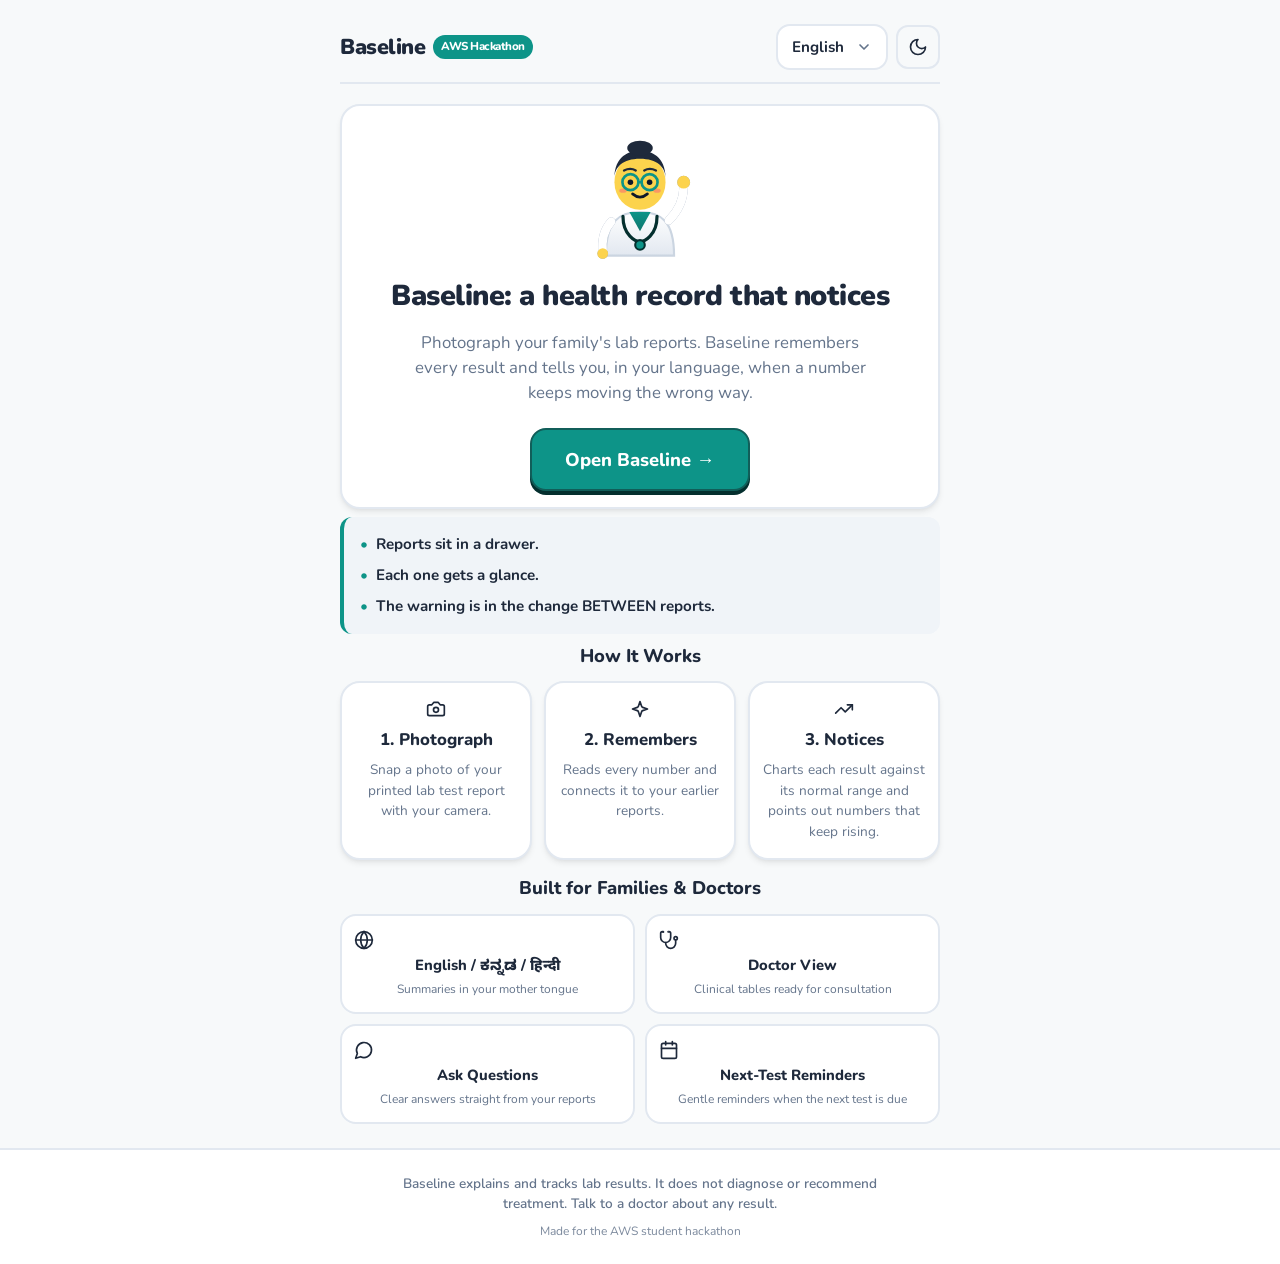
==== commit 7cf817d4: "Rebuilt app screen: menu, profile, setup, History tab, review-before-save, name check, report detail" ====
--- a/web/index.html
+++ b/web/index.html
@@ -151,7 +151,7 @@
           <option value="kn">ಕನ್ನಡ</option>
           <option value="hi">हिन्दी</option>
         </select>
-        <button id="theme-toggle" class="theme-toggle-btn" aria-label="Toggle dark mode" data-i18n-aria="common.theme">🌙</button>
+        <button id="theme-toggle" class="theme-toggle-btn" aria-label="Toggle dark mode" data-i18n-aria="common.theme"></button>
       </div>
     </header>
 
@@ -178,17 +178,17 @@
         <h2 style="font-size: 1.15rem; font-weight: 800; margin-bottom: 12px; text-align: center;" data-i18n="landing.how">How It Works</h2>
         <div class="steps-grid">
           <div class="card step-card">
-            <span class="step-icon">📸</span>
+            <span class="step-icon" data-icon="camera"></span>
             <h3 class="step-title" data-i18n="landing.step1">1. Photograph</h3>
             <p class="step-desc" data-i18n="landing.step1Text">Snap a photo of your printed lab test report with your camera.</p>
           </div>
           <div class="card step-card">
-            <span class="step-icon">🧠</span>
+            <span class="step-icon" data-icon="sparkles"></span>
             <h3 class="step-title" data-i18n="landing.step2">2. Remembers</h3>
             <p class="step-desc" data-i18n="landing.step2Text">Reads every number and connects it to your earlier reports.</p>
           </div>
           <div class="card step-card">
-            <span class="step-icon">📈</span>
+            <span class="step-icon" data-icon="trending-up"></span>
             <h3 class="step-title" data-i18n="landing.step3">3. Notices</h3>
             <p class="step-desc" data-i18n="landing.step3Text">Charts each result against its normal range and points out numbers that keep rising.</p>
           </div>
@@ -200,22 +200,22 @@
         <h2 style="font-size: 1.15rem; font-weight: 800; margin-bottom: 12px; text-align: center;" data-i18n="landing.features">Built for Families &amp; Doctors</h2>
         <div class="features-grid">
           <div class="feature-chip">
-            <span class="feature-icon">🌐</span>
+            <span class="feature-icon" data-icon="globe"></span>
             <span class="feature-title">English / ಕನ್ನಡ / हिन्दी</span>
             <span class="feature-desc" data-i18n="landing.f1Text">Summaries in your mother tongue</span>
           </div>
           <div class="feature-chip">
-            <span class="feature-icon">🩺</span>
+            <span class="feature-icon" data-icon="stethoscope"></span>
             <span class="feature-title" data-i18n="landing.f2">Doctor View</span>
             <span class="feature-desc" data-i18n="landing.f2Text">Clinical tables ready for consultation</span>
           </div>
           <div class="feature-chip">
-            <span class="feature-icon">💬</span>
+            <span class="feature-icon" data-icon="message"></span>
             <span class="feature-title" data-i18n="landing.f3">Ask Questions</span>
             <span class="feature-desc" data-i18n="landing.f3Text">Clear answers straight from your reports</span>
           </div>
           <div class="feature-chip">
-            <span class="feature-icon">🗓️</span>
+            <span class="feature-icon" data-icon="calendar"></span>
             <span class="feature-title" data-i18n="landing.f4">Next-Test Reminders</span>
             <span class="feature-desc" data-i18n="landing.f4Text">Gentle reminders when the next test is due</span>
           </div>
@@ -231,6 +231,7 @@
   </footer>
 
   <script src="i18n.js"></script>
+  <script src="icons.js"></script>
   <script src="mascot.js"></script>
   <script>
     document.addEventListener("DOMContentLoaded", () => Mascot.decorate(document.querySelector(".landing-mascot"), "wave"));
@@ -242,7 +243,8 @@
       const themeBtn = document.getElementById("theme-toggle");
       const currentTheme = localStorage.getItem("baseline_theme") || "light";
       document.documentElement.setAttribute("data-theme", currentTheme);
-      if (themeBtn) themeBtn.textContent = currentTheme === "dark" ? "☀️" : "🌙";
+      const drawIcon = (theme) => { if (themeBtn) themeBtn.innerHTML = Icons.svg(theme === "dark" ? "sun" : "moon"); };
+      drawIcon(currentTheme);
 
       if (themeBtn) {
         themeBtn.addEventListener("click", () => {
@@ -252,7 +254,7 @@
           try {
             localStorage.setItem("baseline_theme", next);
           } catch (e) {}
-          themeBtn.textContent = next === "dark" ? "☀️" : "🌙";
+          drawIcon(next);
         });
       }
 
--- a/web/styles.css
+++ b/web/styles.css
@@ -1632,3 +1632,432 @@
     animation: none !important;
   }
 }
+
+/* =====================================================================
+   Layout v2: top bar, drawer, profile, person bar, tabs, cards, review
+   ===================================================================== */
+[hidden] { display: none !important; }
+
+/* Selects: room for the chevron so text never runs under it (fix for the overlap) */
+.app-select {
+  padding-right: 42px;
+  text-overflow: ellipsis;
+  white-space: nowrap;
+  overflow: hidden;
+  background-image: url("data:image/svg+xml,%3Csvg xmlns='http://www.w3.org/2000/svg' width='16' height='16' viewBox='0 0 24 24' fill='none' stroke='%2364748b' stroke-width='2.5' stroke-linecap='round' stroke-linejoin='round'%3E%3Cpath d='m6 9 6 6 6-6'/%3E%3C/svg%3E");
+  background-position: right 14px center;
+  background-size: 16px 16px;
+}
+
+.icon {
+  width: 20px;
+  height: 20px;
+  flex-shrink: 0;
+  vertical-align: middle;
+}
+
+[data-icon] {
+  display: inline-flex;
+  align-items: center;
+}
+
+.btn {
+  display: inline-flex;
+  align-items: center;
+  justify-content: center;
+  gap: 8px;
+}
+
+.btn-block { width: 100%; }
+
+.btn-danger {
+  background: transparent;
+  color: var(--danger);
+  border: 2px solid var(--danger);
+}
+
+.btn-danger:hover { background: var(--danger); color: #fff; }
+
+.icon-btn {
+  display: inline-flex;
+  align-items: center;
+  justify-content: center;
+  width: 44px;
+  height: 44px;
+  border-radius: 12px;
+  border: 2px solid var(--border-color);
+  background: var(--bg-card);
+  color: var(--text-main);
+  cursor: pointer;
+  flex-shrink: 0;
+}
+
+.icon-btn:hover { border-color: var(--accent); color: var(--accent); }
+.icon-btn-accent { background: var(--accent); border-color: var(--accent); color: #fff; }
+.icon-btn-accent:hover { color: #fff; filter: brightness(1.08); }
+.icon-btn:focus-visible, .avatar-btn:focus-visible, .tab:focus-visible, .menu-item:focus-visible,
+.drawer-button:focus-visible, .history-item:focus-visible {
+  outline: 3px solid var(--accent);
+  outline-offset: 2px;
+}
+
+/* Top bar */
+.topbar {
+  position: sticky;
+  top: 0;
+  z-index: 40;
+  display: grid;
+  grid-template-columns: 44px 1fr 44px;
+  align-items: center;
+  gap: 12px;
+  padding: 10px 16px;
+  background: var(--bg-app);
+  border-bottom: 1px solid var(--border-color);
+}
+
+.topbar-brand {
+  justify-self: center;
+  font-size: 1.35rem;
+  font-weight: 900;
+  color: var(--text-main);
+  text-decoration: none;
+}
+
+.avatar-btn {
+  width: 44px;
+  height: 44px;
+  border-radius: 50%;
+  border: none;
+  background: var(--accent);
+  color: #fff;
+  font: 800 0.95rem var(--font-main);
+  cursor: pointer;
+}
+
+.profile-wrap { position: relative; }
+
+.profile-menu {
+  position: absolute;
+  right: 0;
+  top: calc(100% + 8px);
+  width: 240px;
+  padding: 12px;
+  background: var(--bg-card);
+  border: 2px solid var(--border-color);
+  border-radius: 16px;
+  box-shadow: var(--shadow-lg);
+  z-index: 50;
+}
+
+.profile-name { font-weight: 800; margin: 0; overflow-wrap: anywhere; }
+.profile-email { font-size: 0.85rem; color: var(--text-muted); margin: 2px 0 10px; overflow-wrap: anywhere; }
+
+.menu-item {
+  display: flex;
+  align-items: center;
+  gap: 10px;
+  width: 100%;
+  min-height: 44px;
+  padding: 8px 10px;
+  border: none;
+  border-radius: 10px;
+  background: none;
+  color: var(--text-main);
+  font: 700 0.95rem var(--font-main);
+  text-align: left;
+  cursor: pointer;
+}
+
+.menu-item:hover { background: var(--bg-card-subtle); }
+
+/* Drawer (hamburger menu) */
+.drawer-backdrop {
+  position: fixed;
+  inset: 0;
+  background: rgba(15, 23, 42, 0.45);
+  z-index: 60;
+}
+
+.drawer {
+  position: fixed;
+  top: 0;
+  bottom: 0;
+  left: 0;
+  width: min(320px, 86vw);
+  padding: 16px;
+  background: var(--bg-card);
+  box-shadow: var(--shadow-lg);
+  z-index: 70;
+  display: flex;
+  flex-direction: column;
+  gap: 6px;
+  animation: drawer-in 0.2s ease-out;
+}
+
+@keyframes drawer-in {
+  from { transform: translateX(-100%); }
+  to { transform: translateX(0); }
+}
+
+.drawer-head { display: flex; align-items: center; justify-content: space-between; margin-bottom: 8px; }
+.drawer-title { font-weight: 900; font-size: 1.2rem; }
+
+.drawer-row {
+  display: flex;
+  align-items: center;
+  gap: 12px;
+  min-height: 52px;
+  padding: 6px 8px;
+  border-radius: 12px;
+  font-weight: 700;
+  color: var(--text-main);
+  text-decoration: none;
+}
+
+.drawer-row > span:nth-child(2) { flex: 1; }
+.drawer-button { border: none; background: none; font: inherit; font-weight: 700; cursor: pointer; width: 100%; text-align: left; }
+.drawer-button:hover { background: var(--bg-card-subtle); }
+.drawer-select { width: auto; min-width: 130px; min-height: 40px; }
+.drawer-foot { margin-top: auto; font-size: 0.8rem; color: var(--text-muted); }
+
+.switch {
+  appearance: none;
+  width: 46px;
+  height: 26px;
+  border-radius: 999px;
+  background: var(--border-strong);
+  position: relative;
+  cursor: pointer;
+  transition: background 0.2s;
+}
+
+.switch::after {
+  content: "";
+  position: absolute;
+  top: 3px;
+  left: 3px;
+  width: 20px;
+  height: 20px;
+  border-radius: 50%;
+  background: #fff;
+  transition: transform 0.2s;
+}
+
+.switch:checked { background: var(--accent); }
+.switch:checked::after { transform: translateX(20px); }
+.switch:focus-visible { outline: 3px solid var(--accent); outline-offset: 2px; }
+
+/* Whose results */
+.person-bar {
+  display: flex;
+  align-items: flex-start;
+  gap: 8px;
+  margin: 14px 0 6px;
+}
+
+.person-select-wrap { flex: 1; min-width: 0; }
+.person-select { font-size: 1.05rem; font-weight: 800; }
+.person-meta { margin: 4px 0 0 4px; font-size: 0.85rem; color: var(--text-muted); font-weight: 700; min-height: 1.2em; }
+
+/* Tabs */
+.tabs {
+  display: grid;
+  grid-template-columns: repeat(3, 1fr);
+  gap: 4px;
+  padding: 4px;
+  margin: 8px 0 14px;
+  background: var(--bg-card-subtle);
+  border-radius: 16px;
+  position: sticky;
+  top: 66px;
+  z-index: 30;
+}
+
+.tab {
+  display: inline-flex;
+  align-items: center;
+  justify-content: center;
+  gap: 6px;
+  min-height: 44px;
+  border: none;
+  border-radius: 12px;
+  background: transparent;
+  color: var(--text-muted);
+  font: 800 0.92rem var(--font-main);
+  cursor: pointer;
+}
+
+.tab.active { background: var(--bg-card); color: var(--accent); box-shadow: var(--shadow-sm); }
+.tab-panel { display: flex; flex-direction: column; gap: 14px; }
+
+.card-title { font-size: 1.1rem; font-weight: 800; margin: 0; }
+.card-hint { font-size: 0.85rem; color: var(--text-muted); margin: 4px 0 10px; }
+.section-label { font-size: 0.8rem; font-weight: 800; text-transform: uppercase; letter-spacing: 0.06em; color: var(--text-muted); margin: 16px 0 6px; }
+.field-label { display: block; font-weight: 700; font-size: 0.85rem; margin-bottom: 4px; }
+
+/* Latest report summary */
+.summary-card { border-left: 5px solid var(--accent); }
+.summary-head { display: flex; gap: 12px; align-items: flex-start; }
+.summary-icon { color: var(--accent); background: var(--accent-light); border-radius: 12px; padding: 8px; display: inline-flex; }
+.summary-text { font-size: 1rem; line-height: 1.6; margin: 8px 0 12px; }
+
+/* Result cards */
+.tc-head { display: flex; align-items: center; justify-content: space-between; gap: 10px; }
+.tc-head .test-name { margin: 0; }
+.tc-value { display: flex; align-items: baseline; gap: 6px; margin: 6px 0 2px; }
+.tc-value .test-value { font-family: var(--font-mono); font-size: 2rem; font-weight: 600; }
+.tc-dir { color: var(--text-muted); align-self: center; }
+.value-danger .test-value, .value-danger .tc-dir { color: var(--danger); }
+
+.status-pill {
+  display: inline-block;
+  padding: 3px 10px;
+  border-radius: 999px;
+  font-size: 0.78rem;
+  font-weight: 800;
+  white-space: nowrap;
+  background: var(--bg-card-subtle);
+  color: var(--text-muted);
+}
+
+.pill-high, .pill-low { background: var(--danger-light, #fee2e2); color: var(--danger); }
+.pill-normal { background: var(--accent-light); color: var(--accent-active, var(--accent)); }
+
+.range-bar { margin: 12px 0 4px; }
+.rb-track { position: relative; height: 12px; border-radius: 999px; background: var(--bg-card-subtle); }
+.rb-zone { position: absolute; top: 0; bottom: 0; background: var(--accent-light); border: 2px solid var(--accent); border-radius: 999px; }
+.rb-marker {
+  position: absolute;
+  top: 50%;
+  width: 20px;
+  height: 20px;
+  border-radius: 50%;
+  transform: translate(-50%, -50%);
+  background: var(--accent);
+  border: 3px solid var(--bg-card);
+  box-shadow: 0 0 0 2px var(--accent);
+}
+
+.rb-high, .rb-low { background: var(--danger); box-shadow: 0 0 0 2px var(--danger); }
+.rb-labels { position: relative; height: 18px; margin-top: 4px; font-family: var(--font-mono); font-size: 0.75rem; color: var(--text-muted); }
+.rb-limit { position: absolute; transform: translateX(-50%); }
+.tc-diff { font-weight: 800; margin: 4px 0 6px; }
+.tc-diff-high, .tc-diff-low { color: var(--danger); }
+.tc-diff-normal { color: var(--accent-active, var(--accent)); }
+.tc-history { margin: 6px 0; }
+.tc-history-label { font-size: 0.75rem; font-weight: 800; color: var(--text-muted); text-transform: uppercase; letter-spacing: 0.05em; }
+
+/* History */
+.history-list { list-style: none; margin: 0; padding: 0; display: flex; flex-direction: column; gap: 10px; }
+.history-item {
+  width: 100%;
+  display: flex;
+  align-items: center;
+  gap: 12px;
+  text-align: left;
+  cursor: pointer;
+  font: inherit;
+  color: var(--text-main);
+}
+
+.history-icon { color: var(--accent); background: var(--accent-light); border-radius: 12px; padding: 10px; display: inline-flex; }
+.history-text { flex: 1; display: flex; flex-direction: column; min-width: 0; }
+.history-date { font-weight: 800; font-size: 1.05rem; }
+.history-meta { font-size: 0.85rem; color: var(--text-muted); overflow-wrap: anywhere; }
+.history-chevron { color: var(--text-muted); }
+.history-empty { display: flex; flex-direction: column; align-items: center; gap: 8px; color: var(--text-muted); text-align: center; }
+
+/* Modals */
+.modal-narrow { max-width: 440px; }
+.modal-head { display: flex; align-items: center; justify-content: space-between; gap: 12px; }
+.modal-title { font-size: 1.2rem; font-weight: 800; margin: 0; }
+.modal-intro { color: var(--text-muted); margin: 6px 0 12px; }
+.modal-actions { display: flex; justify-content: flex-end; flex-wrap: wrap; gap: 8px; margin-top: 16px; }
+.form-stack { display: flex; flex-direction: column; gap: 12px; margin-top: 8px; }
+.form-row { display: flex; gap: 10px; flex-wrap: wrap; }
+.field { flex: 1 1 140px; min-width: 0; }
+.field-small { flex: 0 1 110px; }
+.field .date-input, .field .app-select { width: 100%; }
+.check-row { display: flex; align-items: center; gap: 10px; font-weight: 700; cursor: pointer; min-height: 44px; }
+.check-row input { width: 22px; height: 22px; accent-color: var(--accent); }
+.form-error { color: var(--danger); font-weight: 700; font-size: 0.9rem; min-height: 1.2em; }
+.loading-line { color: var(--text-muted); }
+
+/* Review: name check, values editor */
+.name-banner { display: flex; gap: 10px; align-items: flex-start; padding: 12px; border-radius: 14px; margin: 12px 0; font-weight: 700; }
+.name-banner p { margin: 0; }
+.banner-ok { background: var(--accent-light); color: var(--accent-active, var(--accent)); }
+.banner-warn { background: #fef3c7; color: #92400e; }
+.banner-danger { background: #fee2e2; color: #991b1b; }
+[data-theme="dark"] .banner-warn { background: #451a03; color: #fcd34d; }
+[data-theme="dark"] .banner-danger { background: #450a0a; color: #fca5a5; }
+.review-thumb { display: block; max-width: 100%; max-height: 180px; margin: 8px auto; border-radius: 12px; border: 2px solid var(--border-color); }
+.review-analysis { margin-top: 10px; }
+
+.rows-editor { display: flex; flex-direction: column; gap: 8px; margin: 10px 0; }
+.edit-rows { display: flex; flex-direction: column; gap: 8px; }
+.edit-row {
+  display: grid;
+  grid-template-columns: 2fr 1fr 1fr 1fr 1fr 44px;
+  gap: 6px;
+  align-items: center;
+}
+
+.edit-row .date-input { width: 100%; min-width: 0; padding: 8px; font-size: 0.9rem; }
+.edit-row-head { font-size: 0.72rem; font-weight: 800; color: var(--text-muted); text-transform: uppercase; }
+.rows-editor .er-add { align-self: flex-start; }
+
+@media (max-width: 560px) {
+  .edit-row-head { display: none; }
+  .edit-row {
+    grid-template-columns: 1fr 1fr 44px;
+    padding: 10px;
+    border: 2px solid var(--border-color);
+    border-radius: 14px;
+  }
+  .edit-row .er-name { grid-column: 1 / 3; }
+  .edit-row .er-remove { grid-column: 3; grid-row: 1; }
+}
+
+/* A saved report */
+.values-table { width: 100%; border-collapse: collapse; }
+.values-table th { text-align: left; font-size: 0.72rem; text-transform: uppercase; color: var(--text-muted); padding: 6px 4px; }
+.values-table td { padding: 10px 4px; border-top: 1px solid var(--border-color); vertical-align: top; font-weight: 700; }
+.vt-range { display: block; font-size: 0.78rem; font-weight: 600; color: var(--text-muted); }
+.vt-value { font-family: var(--font-mono); white-space: nowrap; }
+.report-photo-box summary { cursor: pointer; font-weight: 800; margin: 14px 0 8px; }
+.report-photo { width: 100%; border-radius: 12px; border: 2px solid var(--border-color); }
+.report-no-photo { display: flex; gap: 8px; align-items: center; color: var(--text-muted); }
+
+.empty-icon .icon { width: 40px; height: 40px; color: var(--text-muted); }
+.celebration-icon { color: var(--accent); display: flex; justify-content: center; }
+.celebration-icon .icon { width: 56px; height: 56px; }
+.node-circle .icon { width: 18px; height: 18px; }
+
+/* Values editor v2: each result is a small card with labelled boxes, in pairs on phones */
+.edit-row,
+.edit-row-head {
+  display: grid;
+  grid-template-columns: 2fr 1fr 1fr 1fr 1fr 44px;
+  gap: 8px;
+  align-items: end;
+  padding: 10px;
+  border: 2px solid var(--border-color);
+  border-radius: 14px;
+}
+
+.er-field { display: flex; flex-direction: column; gap: 3px; min-width: 0; }
+.er-label { font-size: 0.72rem; font-weight: 800; color: var(--text-muted); text-transform: uppercase; letter-spacing: 0.03em; }
+.edit-row .er-remove { align-self: end; }
+
+@media (max-width: 560px) {
+  .edit-row {
+    grid-template-columns: 1fr 1fr 44px;
+  }
+  .edit-row .er-name-field { grid-column: 1 / 3; grid-row: 1; }
+  .edit-row .er-remove { grid-column: 3; grid-row: 1; }
+  .edit-row .er-value-field { grid-column: 1; grid-row: 2; }
+  .edit-row .er-unit-field { grid-column: 2; grid-row: 2; }
+  .edit-row .er-low-field { grid-column: 1; grid-row: 3; }
+  .edit-row .er-high-field { grid-column: 2; grid-row: 3; }
+}
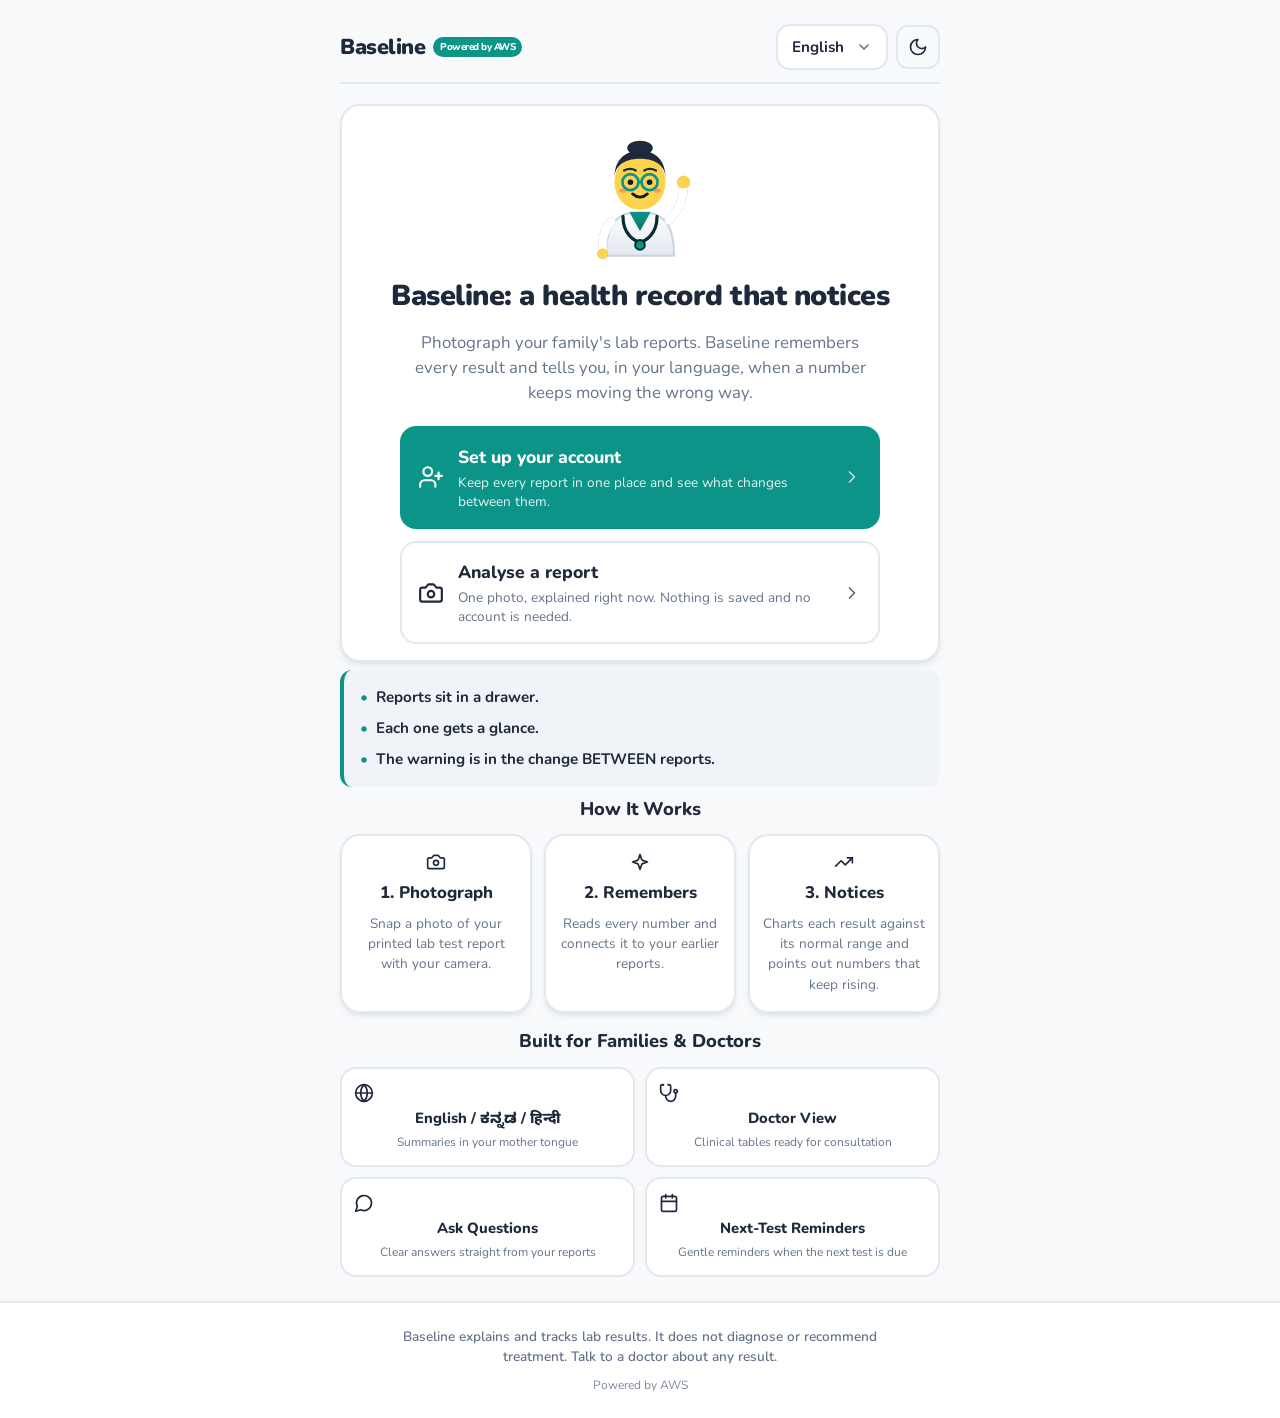
==== commit 49485e9a: "Landing page offers two ways in: set up an account, or analyse one report now; Powered by AWS" ====
--- a/web/index.html
+++ b/web/index.html
@@ -50,6 +50,46 @@
       min-width: 220px;
       margin-top: 6px;
     }
+
+    /* Two ways in: keep your reports, or read one right now. Each says what it does. */
+    .landing-choices {
+      display: flex;
+      flex-direction: column;
+      gap: 12px;
+      width: 100%;
+      max-width: 480px;
+      margin-top: 4px;
+    }
+    .choice {
+      display: flex;
+      align-items: center;
+      gap: 14px;
+      text-align: left;
+      padding: 16px;
+      border-radius: 16px;
+      border: 2px solid var(--border-color);
+      background: var(--bg-card);
+      color: var(--text-main);
+      text-decoration: none;
+      transition: transform 0.15s ease, box-shadow 0.15s ease, border-color 0.15s ease;
+    }
+    .choice:hover, .choice:focus-visible {
+      transform: translateY(-2px);
+      border-color: var(--accent);
+      box-shadow: 0 6px 18px rgba(0, 0, 0, 0.12);
+    }
+    .choice-main {
+      background: var(--accent);
+      border-color: var(--accent);
+      color: #fff;
+    }
+    .choice-main .choice-note { color: rgba(255, 255, 255, 0.9); }
+    .choice-icon svg { width: 26px; height: 26px; flex-shrink: 0; }
+    .choice-text { display: flex; flex-direction: column; gap: 3px; min-width: 0; }
+    .choice-title { font-size: 1.1rem; font-weight: 800; }
+    .choice-note { font-size: 0.85rem; line-height: 1.4; color: var(--text-muted); }
+    .choice-go { margin-left: auto; opacity: 0.7; }
+    .choice-go svg { width: 20px; height: 20px; }
 
     /* The Problem Section */
     .problem-box {
@@ -161,7 +201,24 @@
         <img class="landing-mascot" src="mascot/wave.svg" alt="Cartoon doctor mascot" data-i18n-alt="common.mascotAlt">
         <h1 class="landing-title" data-i18n="landing.title">Baseline: a health record that notices</h1>
         <p class="landing-tagline" data-i18n="landing.lead">Photograph your family's lab reports. Baseline remembers every result and tells you, in your language, when a number keeps moving the wrong way.</p>
-        <a href="login.html" class="btn btn-primary cta-btn" data-i18n="landing.cta">Open Baseline →</a>
+        <div class="landing-choices">
+          <a href="login.html" class="choice choice-main">
+            <span class="choice-icon" data-icon="user-plus"></span>
+            <span class="choice-text">
+              <span class="choice-title" data-i18n="landing.ctaSetup">Set up your account</span>
+              <span class="choice-note" data-i18n="landing.ctaSetupNote">Keep every report in one place and see what changes between them.</span>
+            </span>
+            <span class="choice-go" data-icon="chevron-right"></span>
+          </a>
+          <a href="analyze.html" class="choice choice-quick">
+            <span class="choice-icon" data-icon="camera"></span>
+            <span class="choice-text">
+              <span class="choice-title" data-i18n="landing.ctaQuick">Analyse a report</span>
+              <span class="choice-note" data-i18n="landing.ctaQuickNote">One photo, explained right now. Nothing is saved and no account is needed.</span>
+            </span>
+            <span class="choice-go" data-icon="chevron-right"></span>
+          </a>
+        </div>
       </section>
 
       <!-- The Problem in 3 Short Lines -->
--- a/web/styles.css
+++ b/web/styles.css
@@ -261,16 +261,18 @@
 .brand-badge {
   background-color: var(--accent);
   color: #ffffff;
-  font-size: 0.72rem;
-  padding: 3px 8px;
+  font-size: 0.62rem;
+  padding: 3px 7px;
   border-radius: 999px;
   font-weight: 800;
+  white-space: nowrap;   /* "Powered by AWS" stays on one line on a phone */
 }
 
 .header-actions {
   display: flex;
   align-items: center;
   gap: 8px;
+  flex-shrink: 0;   /* the language name stays readable rather than being squeezed to "Engli..." */
 }
 
 .theme-toggle-btn {
@@ -2061,3 +2063,38 @@
   .edit-row .er-low-field { grid-column: 1; grid-row: 3; }
   .edit-row .er-high-field { grid-column: 2; grid-row: 3; }
 }
+
+
+/* ---------- Quick analysis for visitors with no account ---------- */
+.topbar-analyze { grid-template-columns: 44px 1fr auto; }
+.topbar-lang { max-width: 132px; font-size: 0.9rem; }
+
+/* "Nothing is saved" sits under the buttons, quiet but present. */
+.privacy-note {
+  display: flex;
+  align-items: flex-start;
+  gap: 8px;
+  margin-top: 12px;
+  font-size: 0.85rem;
+  line-height: 1.45;
+  color: var(--text-muted);
+}
+.privacy-note svg { width: 16px; height: 16px; flex-shrink: 0; margin-top: 2px; }
+
+/* The one thing a single report cannot do: show what changed. */
+.upsell-card {
+  border: 2px dashed var(--border-color);
+  display: flex;
+  flex-direction: column;
+  gap: 10px;
+}
+.upsell-card .btn-block { margin-top: 2px; }
+#analyze-results { display: flex; flex-direction: column; gap: 16px; }
+
+/* Narrow phones: the header holds brand, badge, language and theme without pushing anything off. */
+@media (max-width: 400px) {
+  .app-header { gap: 6px; }
+  .header-left { min-width: 0; gap: 6px; }
+  .header-actions { gap: 6px; }
+  .header-actions .app-select { min-width: 96px; padding-right: 34px; font-size: 0.85rem; }
+}
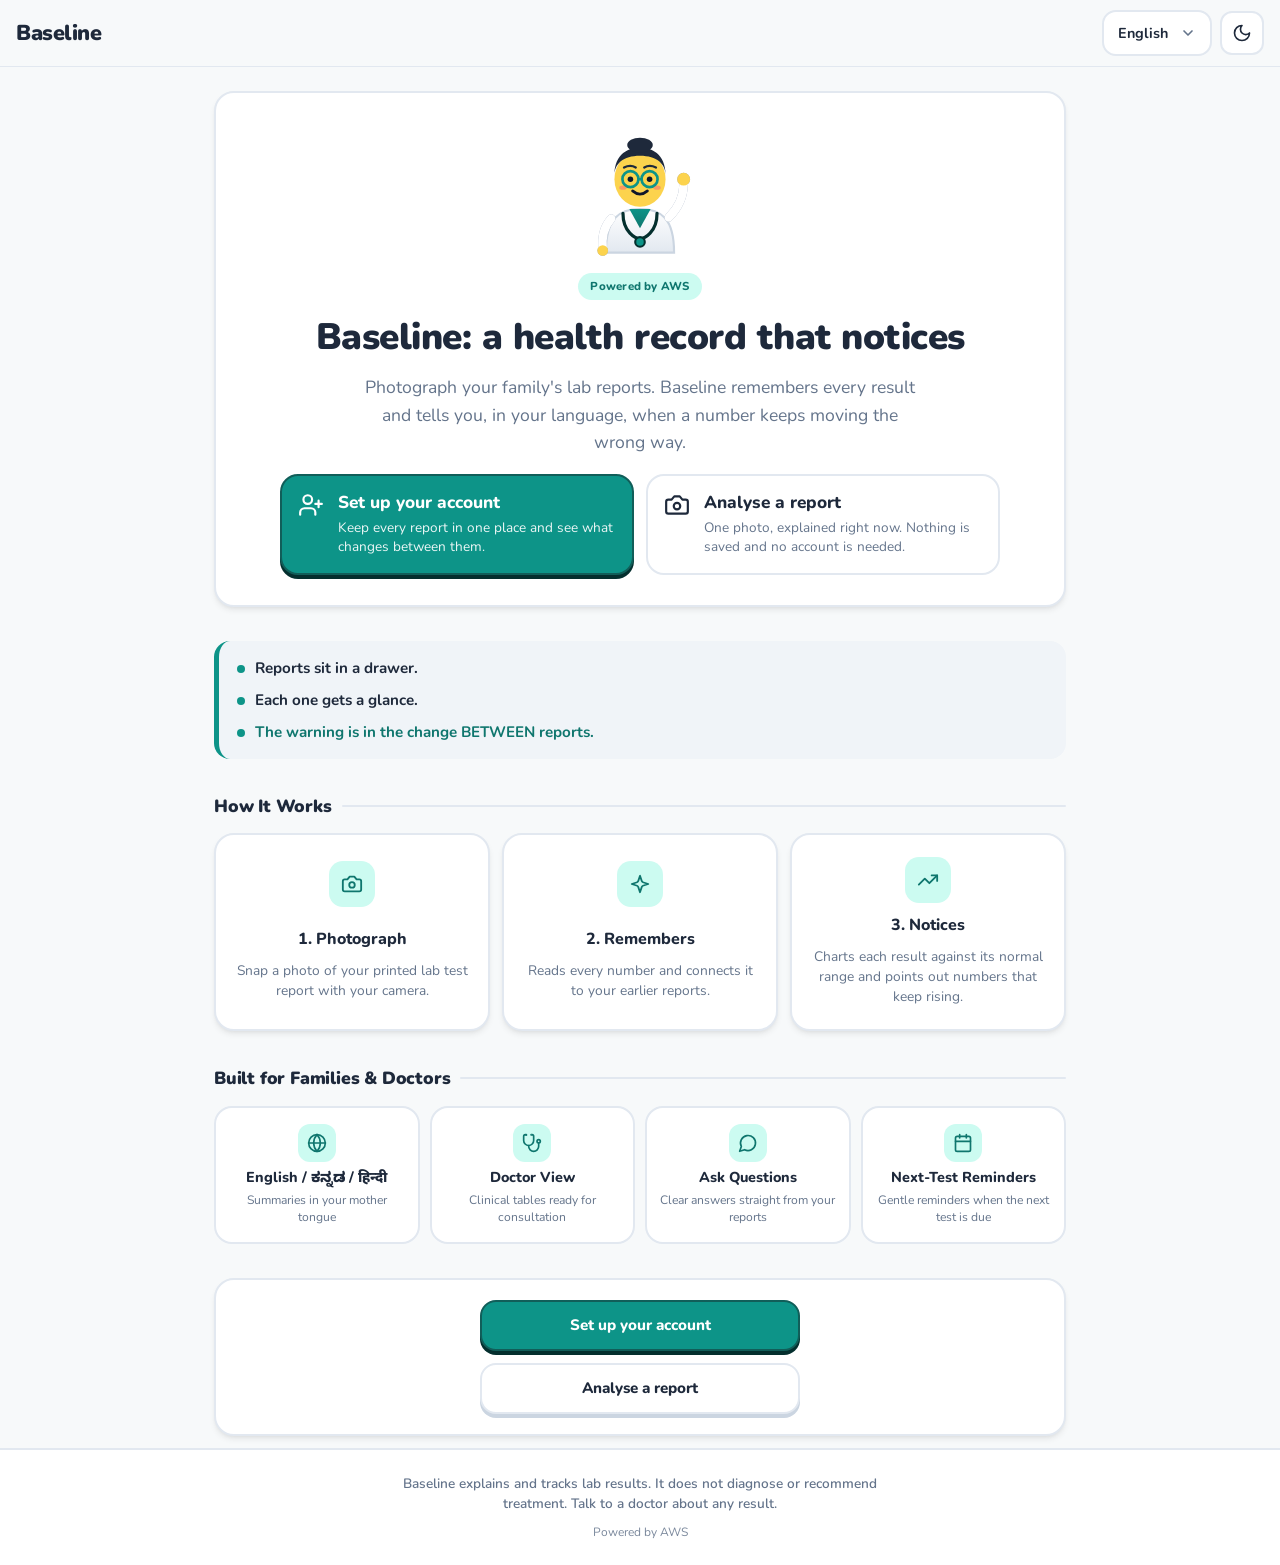
==== commit 21022f1b: "Landing page rebuilt on the app's layout; Powered by AWS moved out of the crowded header; signed-in " ====
--- a/web/index.html
+++ b/web/index.html
@@ -14,50 +14,90 @@
   <link rel="stylesheet" href="styles.css">
   <link rel="manifest" href="manifest.json">
   <meta name="theme-color" content="#0d9488">
+  <script>
+    try { document.documentElement.setAttribute("data-theme", localStorage.getItem("baseline_theme") || "light"); } catch (e) {}
+  </script>
   <style>
+    /* ---------- Landing page ----------
+       Same building blocks as the app: sticky bar, cards, one column on a phone.
+       The page is wider than the app on a laptop, because it is read, not operated. */
+
+    .landing-body { background: var(--bg-app); }
+
+    /* The app's bar has a slot each side of a centred title; here it is brand then actions. */
+    .landing-topbar { grid-template-columns: 1fr auto; }
+    .landing-brand { justify-self: start; }
+
+    .landing-wrap {
+      width: 100%;
+      max-width: 460px;
+      margin: 0 auto;
+      padding: 16px 16px 8px 16px;
+      flex: 1;
+      display: flex;
+      flex-direction: column;
+      gap: 28px;
+    }
+
+    /* ---- Hero ---- */
     .landing-hero {
       text-align: center;
-      padding: 24px 12px 16px 12px;
-      display: flex;
-      flex-direction: column;
-      align-items: center;
-      gap: 16px;
+      padding: 22px 16px 20px 16px;
+      display: flex;
+      flex-direction: column;
+      align-items: center;
+      gap: 14px;
     }
     .landing-mascot {
-      width: 110px;
-      height: 110px;
+      width: 104px;
+      height: 104px;
       animation: floatMascot 3s ease-in-out infinite alternate;
     }
     @keyframes floatMascot {
       0% { transform: translateY(0); }
       100% { transform: translateY(-8px); }
     }
+    @media (prefers-reduced-motion: reduce) {
+      .landing-mascot { animation: none; }
+    }
+
+    /* "Powered by AWS" sits here, with room, instead of fighting the header. */
+    .powered-pill {
+      display: inline-flex;
+      align-items: center;
+      gap: 6px;
+      background: var(--accent-light);
+      color: var(--accent-hover);
+      border-radius: 999px;
+      padding: 5px 12px;
+      font-size: 0.72rem;
+      font-weight: 800;
+      letter-spacing: 0.02em;
+      white-space: nowrap;
+    }
+    [data-theme="dark"] .powered-pill { color: #ccfbf1; }
+
     .landing-title {
-      font-size: 1.8rem;
+      font-size: 1.75rem;
       font-weight: 900;
       line-height: 1.25;
       letter-spacing: -0.5px;
+      margin: 0;
     }
     .landing-tagline {
-      font-size: 1.05rem;
+      font-size: 1rem;
       color: var(--text-muted);
-      max-width: 480px;
-      line-height: 1.5;
-    }
-    .cta-btn {
-      font-size: 1.15rem;
-      padding: 16px 32px;
-      min-width: 220px;
-      margin-top: 6px;
-    }
-
-    /* Two ways in: keep your reports, or read one right now. Each says what it does. */
+      max-width: 420px;
+      line-height: 1.55;
+      margin: 0;
+    }
+
+    /* ---- The two ways in ---- */
     .landing-choices {
       display: flex;
       flex-direction: column;
       gap: 12px;
       width: 100%;
-      max-width: 480px;
       margin-top: 4px;
     }
     .choice {
@@ -66,7 +106,7 @@
       gap: 14px;
       text-align: left;
       padding: 16px;
-      border-radius: 16px;
+      border-radius: 18px;
       border: 2px solid var(--border-color);
       background: var(--bg-card);
       color: var(--text-main);
@@ -76,77 +116,112 @@
     .choice:hover, .choice:focus-visible {
       transform: translateY(-2px);
       border-color: var(--accent);
-      box-shadow: 0 6px 18px rgba(0, 0, 0, 0.12);
+      box-shadow: var(--shadow-lg);
     }
     .choice-main {
       background: var(--accent);
-      border-color: var(--accent);
+      border-color: var(--accent-active);
       color: #fff;
-    }
-    .choice-main .choice-note { color: rgba(255, 255, 255, 0.9); }
+      box-shadow: 0 4px 0 var(--accent-shadow);
+    }
+    .choice-main:hover, .choice-main:focus-visible { border-color: var(--accent-active); }
+    .choice-main .choice-note { color: rgba(255, 255, 255, 0.92); }
     .choice-icon svg { width: 26px; height: 26px; flex-shrink: 0; }
     .choice-text { display: flex; flex-direction: column; gap: 3px; min-width: 0; }
-    .choice-title { font-size: 1.1rem; font-weight: 800; }
-    .choice-note { font-size: 0.85rem; line-height: 1.4; color: var(--text-muted); }
+    .choice-title { font-size: 1.08rem; font-weight: 800; line-height: 1.3; }
+    .choice-note { font-size: 0.85rem; line-height: 1.45; color: var(--text-muted); }
     .choice-go { margin-left: auto; opacity: 0.7; }
     .choice-go svg { width: 20px; height: 20px; }
 
-    /* The Problem Section */
+    /* ---- Section headings ---- */
+    .section-head {
+      display: flex;
+      align-items: center;
+      gap: 10px;
+      margin-bottom: 14px;
+    }
+    .section-head::after {
+      content: "";
+      flex: 1;
+      height: 2px;
+      background: var(--border-color);
+      border-radius: 2px;
+    }
+    .section-title {
+      font-size: 1.1rem;
+      font-weight: 900;
+      letter-spacing: -0.2px;
+      margin: 0;
+    }
+
+    /* ---- Why Baseline exists ---- */
     .problem-box {
-      border-left: 4px solid var(--accent);
+      border-left: 5px solid var(--accent);
       background-color: var(--bg-card-subtle);
-      border-radius: 12px;
-      padding: 16px;
-      margin: 8px 0;
+      border-radius: 16px;
+      padding: 16px 18px;
     }
     .problem-list {
       list-style: none;
       display: flex;
       flex-direction: column;
-      gap: 8px;
+      gap: 10px;
+      margin: 0;
+      padding: 0;
+    }
+    .problem-item {
+      display: flex;
+      align-items: flex-start;
+      gap: 10px;
       font-size: 0.95rem;
       font-weight: 700;
+      line-height: 1.45;
       color: var(--text-main);
     }
     .problem-item::before {
-      content: "•";
-      color: var(--accent);
-      margin-right: 8px;
-      font-weight: 900;
-    }
-
-    /* How It Works (3 Steps) */
+      content: "";
+      width: 8px;
+      height: 8px;
+      margin-top: 8px;
+      border-radius: 50%;
+      background: var(--accent);
+      flex-shrink: 0;
+    }
+    .problem-item:last-child { color: var(--accent-hover); }
+    [data-theme="dark"] .problem-item:last-child { color: var(--accent-hover); }
+
+    /* ---- How it works ---- */
     .steps-grid {
       display: grid;
       grid-template-columns: 1fr;
       gap: 12px;
     }
-    @media (min-width: 600px) {
-      .steps-grid {
-        grid-template-columns: repeat(3, 1fr);
-      }
-    }
     .step-card {
-      text-align: center;
-      padding: 16px 12px;
-      display: flex;
-      flex-direction: column;
-      align-items: center;
-      gap: 8px;
-    }
-    .step-icon {
-      font-size: 2.2rem;
-    }
-    .step-title {
-      font-size: 1.05rem;
-      font-weight: 800;
-    }
-    .step-desc {
-      font-size: 0.85rem;
-      color: var(--text-muted);
-    }
-
-    /* Feature Row */
+      display: grid;
+      grid-template-columns: 46px 1fr;
+      grid-template-rows: auto auto;
+      align-items: center;
+      gap: 4px 14px;
+      padding: 16px;
+      text-align: left;
+    }
+    .step-badge {
+      grid-row: 1 / 3;
+      width: 46px;
+      height: 46px;
+      border-radius: 14px;
+      background: var(--accent-light);
+      color: var(--accent-hover);
+      display: flex;
+      align-items: center;
+      justify-content: center;
+      position: relative;
+    }
+    .step-badge svg { width: 22px; height: 22px; }   /* the step number is already in the title */
+    .step-title { font-size: 1rem; font-weight: 800; margin: 0; align-self: end; }
+    .step-desc { font-size: 0.86rem; color: var(--text-muted); line-height: 1.45; margin: 0; align-self: start; }
+
+    /* ---- What it gives you ---- */
     .features-grid {
       display: grid;
       grid-template-columns: 1fr 1fr;
@@ -155,136 +230,172 @@
     .feature-chip {
       background-color: var(--bg-card);
       border: 2px solid var(--border-color);
-      border-radius: 16px;
-      padding: 14px 12px;
+      border-radius: 18px;
+      padding: 16px 12px;
       text-align: center;
       display: flex;
       flex-direction: column;
-      gap: 4px;
+      align-items: center;
+      gap: 6px;
     }
     .feature-icon {
-      font-size: 1.5rem;
-    }
-    .feature-title {
-      font-size: 0.92rem;
-      font-weight: 800;
-    }
-    .feature-desc {
-      font-size: 0.75rem;
-      color: var(--text-muted);
+      width: 38px;
+      height: 38px;
+      border-radius: 12px;
+      background: var(--accent-light);
+      color: var(--accent-hover);
+      display: flex;
+      align-items: center;
+      justify-content: center;
+    }
+    .feature-icon svg { width: 20px; height: 20px; }
+    .feature-title { font-size: 0.9rem; font-weight: 800; line-height: 1.3; }
+    .feature-desc { font-size: 0.76rem; color: var(--text-muted); line-height: 1.4; }
+
+    /* ---- Closing line ---- */
+    .landing-close {
+      text-align: center;
+      display: flex;
+      flex-direction: column;
+      align-items: center;
+      gap: 12px;
+      padding: 20px 16px;
+    }
+    .landing-close .btn { width: 100%; max-width: 320px; }
+
+    /* ---- Wider screens: the page spreads out instead of stretching one column ---- */
+    @media (min-width: 720px) {
+      .landing-wrap { max-width: 900px; padding: 24px 24px 12px 24px; gap: 34px; }
+      .landing-hero { padding: 34px 32px 30px 32px; }
+      .landing-mascot { width: 126px; height: 126px; }
+      .landing-title { font-size: 2.3rem; }
+      .landing-tagline { font-size: 1.1rem; max-width: 560px; }
+      .landing-choices { flex-direction: row; max-width: 720px; }
+      .choice { flex: 1; align-items: flex-start; }
+      .choice-go { display: none; }
+      .steps-grid { grid-template-columns: repeat(3, 1fr); }
+      .step-card { grid-template-columns: 1fr; grid-template-rows: auto auto auto; justify-items: center; text-align: center; gap: 10px; padding: 22px 16px; }
+      .step-badge { grid-row: auto; }
+      .features-grid { grid-template-columns: repeat(4, 1fr); }
     }
   </style>
 </head>
-<body>
-  <div class="app-container">
-    <!-- Header -->
-    <header class="app-header">
-      <div class="header-left">
-        <a href="index.html" class="brand-logo" aria-label="Baseline Home" data-i18n-aria="common.home">
-          <span>Baseline</span>
-          <span class="brand-badge" data-i18n="landing.badge">AWS Hackathon</span>
+<body class="landing-body">
+  <!-- Brand on the left, language and theme on the right: nothing shares a corner. -->
+  <header class="topbar landing-topbar">
+    <a href="index.html" class="brand-logo topbar-brand landing-brand" aria-label="Baseline Home" data-i18n-aria="common.home">Baseline</a>
+    <div class="header-actions">
+      <select class="app-select lang-switch topbar-lang" data-lang-switch data-i18n-aria="common.language" aria-label="Language">
+        <option value="en">English</option>
+        <option value="kn">ಕನ್ನಡ</option>
+        <option value="hi">हिन्दी</option>
+      </select>
+      <button id="theme-toggle" class="icon-btn" aria-label="Toggle dark mode" data-i18n-aria="common.theme"></button>
+    </div>
+  </header>
+
+  <main class="landing-wrap">
+    <!-- Hero -->
+    <section class="card landing-hero">
+      <img class="landing-mascot" src="mascot/wave.svg" alt="Cartoon doctor mascot" data-i18n-alt="common.mascotAlt">
+      <span class="powered-pill" data-i18n="landing.badge">Powered by AWS</span>
+      <h1 class="landing-title" data-i18n="landing.title">Baseline: a health record that notices</h1>
+      <p class="landing-tagline" data-i18n="landing.lead">Photograph your family's lab reports. Baseline remembers every result and tells you, in your language, when a number keeps moving the wrong way.</p>
+      <div class="landing-choices">
+        <a href="login.html" class="choice choice-main" id="main-choice">
+          <span class="choice-icon" id="main-choice-icon" data-icon="user-plus"></span>
+          <span class="choice-text">
+            <span class="choice-title" id="main-choice-title" data-i18n="landing.ctaSetup">Set up your account</span>
+            <span class="choice-note" id="main-choice-note" data-i18n="landing.ctaSetupNote">Keep every report in one place and see what changes between them.</span>
+          </span>
+          <span class="choice-go" data-icon="chevron-right"></span>
         </a>
-      </div>
-      <div class="header-actions">
-        <select class="app-select lang-switch" data-lang-switch data-i18n-aria="common.language" aria-label="Language">
-          <option value="en">English</option>
-          <option value="kn">ಕನ್ನಡ</option>
-          <option value="hi">हिन्दी</option>
-        </select>
-        <button id="theme-toggle" class="theme-toggle-btn" aria-label="Toggle dark mode" data-i18n-aria="common.theme"></button>
-      </div>
-    </header>
-
-    <!-- Hero Section (Screen A) -->
-    <main>
-      <section class="card landing-hero">
-        <img class="landing-mascot" src="mascot/wave.svg" alt="Cartoon doctor mascot" data-i18n-alt="common.mascotAlt">
-        <h1 class="landing-title" data-i18n="landing.title">Baseline: a health record that notices</h1>
-        <p class="landing-tagline" data-i18n="landing.lead">Photograph your family's lab reports. Baseline remembers every result and tells you, in your language, when a number keeps moving the wrong way.</p>
-        <div class="landing-choices">
-          <a href="login.html" class="choice choice-main">
-            <span class="choice-icon" data-icon="user-plus"></span>
-            <span class="choice-text">
-              <span class="choice-title" data-i18n="landing.ctaSetup">Set up your account</span>
-              <span class="choice-note" data-i18n="landing.ctaSetupNote">Keep every report in one place and see what changes between them.</span>
-            </span>
-            <span class="choice-go" data-icon="chevron-right"></span>
-          </a>
-          <a href="analyze.html" class="choice choice-quick">
-            <span class="choice-icon" data-icon="camera"></span>
-            <span class="choice-text">
-              <span class="choice-title" data-i18n="landing.ctaQuick">Analyse a report</span>
-              <span class="choice-note" data-i18n="landing.ctaQuickNote">One photo, explained right now. Nothing is saved and no account is needed.</span>
-            </span>
-            <span class="choice-go" data-icon="chevron-right"></span>
-          </a>
-        </div>
-      </section>
-
-      <!-- The Problem in 3 Short Lines -->
-      <section class="problem-box" aria-label="Why Baseline exists" data-i18n-aria="landing.whyAria">
+        <a href="analyze.html" class="choice choice-quick">
+          <span class="choice-icon" data-icon="camera"></span>
+          <span class="choice-text">
+            <span class="choice-title" data-i18n="landing.ctaQuick">Analyse a report</span>
+            <span class="choice-note" data-i18n="landing.ctaQuickNote">One photo, explained right now. Nothing is saved and no account is needed.</span>
+          </span>
+          <span class="choice-go" data-icon="chevron-right"></span>
+        </a>
+      </div>
+    </section>
+
+    <!-- Why Baseline exists -->
+    <section aria-label="Why Baseline exists" data-i18n-aria="landing.whyAria">
+      <div class="problem-box">
         <ul class="problem-list">
           <li class="problem-item" data-i18n="landing.why1">Reports sit in a drawer.</li>
           <li class="problem-item" data-i18n="landing.why2">Each one gets a glance.</li>
           <li class="problem-item" data-i18n="landing.why3">The warning is in the change BETWEEN reports.</li>
         </ul>
-      </section>
-
-      <!-- How It Works (3 Steps) -->
-      <section aria-label="How Baseline works" data-i18n-aria="landing.howAria" style="margin-top: 8px;">
-        <h2 style="font-size: 1.15rem; font-weight: 800; margin-bottom: 12px; text-align: center;" data-i18n="landing.how">How It Works</h2>
-        <div class="steps-grid">
-          <div class="card step-card">
-            <span class="step-icon" data-icon="camera"></span>
-            <h3 class="step-title" data-i18n="landing.step1">1. Photograph</h3>
-            <p class="step-desc" data-i18n="landing.step1Text">Snap a photo of your printed lab test report with your camera.</p>
-          </div>
-          <div class="card step-card">
-            <span class="step-icon" data-icon="sparkles"></span>
-            <h3 class="step-title" data-i18n="landing.step2">2. Remembers</h3>
-            <p class="step-desc" data-i18n="landing.step2Text">Reads every number and connects it to your earlier reports.</p>
-          </div>
-          <div class="card step-card">
-            <span class="step-icon" data-icon="trending-up"></span>
-            <h3 class="step-title" data-i18n="landing.step3">3. Notices</h3>
-            <p class="step-desc" data-i18n="landing.step3Text">Charts each result against its normal range and points out numbers that keep rising.</p>
-          </div>
-        </div>
-      </section>
-
-      <!-- Feature Highlights -->
-      <section aria-label="Key features" data-i18n-aria="landing.featuresAria" style="margin-top: 14px;">
-        <h2 style="font-size: 1.15rem; font-weight: 800; margin-bottom: 12px; text-align: center;" data-i18n="landing.features">Built for Families &amp; Doctors</h2>
-        <div class="features-grid">
-          <div class="feature-chip">
-            <span class="feature-icon" data-icon="globe"></span>
-            <span class="feature-title">English / ಕನ್ನಡ / हिन्दी</span>
-            <span class="feature-desc" data-i18n="landing.f1Text">Summaries in your mother tongue</span>
-          </div>
-          <div class="feature-chip">
-            <span class="feature-icon" data-icon="stethoscope"></span>
-            <span class="feature-title" data-i18n="landing.f2">Doctor View</span>
-            <span class="feature-desc" data-i18n="landing.f2Text">Clinical tables ready for consultation</span>
-          </div>
-          <div class="feature-chip">
-            <span class="feature-icon" data-icon="message"></span>
-            <span class="feature-title" data-i18n="landing.f3">Ask Questions</span>
-            <span class="feature-desc" data-i18n="landing.f3Text">Clear answers straight from your reports</span>
-          </div>
-          <div class="feature-chip">
-            <span class="feature-icon" data-icon="calendar"></span>
-            <span class="feature-title" data-i18n="landing.f4">Next-Test Reminders</span>
-            <span class="feature-desc" data-i18n="landing.f4Text">Gentle reminders when the next test is due</span>
-          </div>
-        </div>
-      </section>
-    </main>
-  </div>
+      </div>
+    </section>
+
+    <!-- How it works -->
+    <section aria-label="How Baseline works" data-i18n-aria="landing.howAria">
+      <div class="section-head">
+        <h2 class="section-title" data-i18n="landing.how">How It Works</h2>
+      </div>
+      <div class="steps-grid">
+        <div class="card step-card">
+          <span class="step-badge" data-step="1" data-icon="camera"></span>
+          <h3 class="step-title" data-i18n="landing.step1">1. Photograph</h3>
+          <p class="step-desc" data-i18n="landing.step1Text">Snap a photo of your printed lab test report with your camera.</p>
+        </div>
+        <div class="card step-card">
+          <span class="step-badge" data-step="2" data-icon="sparkles"></span>
+          <h3 class="step-title" data-i18n="landing.step2">2. Remembers</h3>
+          <p class="step-desc" data-i18n="landing.step2Text">Reads every number and connects it to your earlier reports.</p>
+        </div>
+        <div class="card step-card">
+          <span class="step-badge" data-step="3" data-icon="trending-up"></span>
+          <h3 class="step-title" data-i18n="landing.step3">3. Notices</h3>
+          <p class="step-desc" data-i18n="landing.step3Text">Charts each result against its normal range and points out numbers that keep rising.</p>
+        </div>
+      </div>
+    </section>
+
+    <!-- What it gives you -->
+    <section aria-label="Key features" data-i18n-aria="landing.featuresAria">
+      <div class="section-head">
+        <h2 class="section-title" data-i18n="landing.features">Built for Families &amp; Doctors</h2>
+      </div>
+      <div class="features-grid">
+        <div class="feature-chip">
+          <span class="feature-icon" data-icon="globe"></span>
+          <span class="feature-title">English / ಕನ್ನಡ / हिन्दी</span>
+          <span class="feature-desc" data-i18n="landing.f1Text">Summaries in your mother tongue</span>
+        </div>
+        <div class="feature-chip">
+          <span class="feature-icon" data-icon="stethoscope"></span>
+          <span class="feature-title" data-i18n="landing.f2">Doctor View</span>
+          <span class="feature-desc" data-i18n="landing.f2Text">Clinical tables ready for consultation</span>
+        </div>
+        <div class="feature-chip">
+          <span class="feature-icon" data-icon="message"></span>
+          <span class="feature-title" data-i18n="landing.f3">Ask Questions</span>
+          <span class="feature-desc" data-i18n="landing.f3Text">Clear answers straight from your reports</span>
+        </div>
+        <div class="feature-chip">
+          <span class="feature-icon" data-icon="calendar"></span>
+          <span class="feature-title" data-i18n="landing.f4">Next-Test Reminders</span>
+          <span class="feature-desc" data-i18n="landing.f4Text">Gentle reminders when the next test is due</span>
+        </div>
+      </div>
+    </section>
+
+    <!-- One last way in, for anyone who read to the bottom -->
+    <section class="card landing-close" aria-label="Get started" data-i18n-aria="landing.howAria">
+      <a href="login.html" class="btn btn-primary" id="closing-choice" data-i18n="landing.ctaSetup">Set up your account</a>
+      <a href="analyze.html" class="btn btn-secondary" data-i18n="landing.ctaQuick">Analyse a report</a>
+    </section>
+  </main>
 
   <!-- Medical Disclaimer Footer (Mandatory across all screens) -->
   <footer class="app-footer" role="contentinfo">
     <p class="footer-disclaimer" data-i18n="common.boundary">Baseline explains and tracks lab results. It does not diagnose or recommend treatment. Talk to a doctor about any result.</p>
-    <p class="footer-meta" data-i18n="common.madeFor">Made for the AWS student hackathon</p>
+    <p class="footer-meta" data-i18n="common.madeFor">Powered by AWS</p>
   </footer>
 
   <script src="i18n.js"></script>
@@ -292,6 +403,46 @@
   <script src="mascot.js"></script>
   <script>
     document.addEventListener("DOMContentLoaded", () => Mascot.decorate(document.querySelector(".landing-mascot"), "wave"));
+  </script>
+
+  <!--
+    Someone already signed in on this phone should not be offered an account they have.
+    The first button then opens their reports instead. The token is only read, never sent:
+    if it has expired, the app page asks them to log in again as usual.
+  -->
+  <script>
+    (() => {
+      const signedIn = (() => {
+        try { return !!localStorage.getItem("baseline_token"); } catch { return false; }
+      })();
+      if (!signedIn) return;
+      const name = (() => {
+        try { return (localStorage.getItem("baseline_username") || "").trim(); } catch { return ""; }
+      })();
+
+      const swap = () => {
+        const choice = document.getElementById("main-choice");
+        const closing = document.getElementById("closing-choice");
+        const noteKey = name ? "landing.ctaOpenNote" : "landing.ctaOpenNoName";
+        choice.href = "app.html";
+        closing.href = "app.html";
+        document.getElementById("main-choice-title").textContent = t("landing.ctaOpen");
+        document.getElementById("main-choice-note").textContent = t(noteKey, { name });
+        closing.textContent = t("landing.ctaOpen");
+        document.getElementById("main-choice-icon").innerHTML = Icons.svg("file-text");
+        // Keep the keys on the elements so a language change redraws the right words.
+        document.getElementById("main-choice-title").dataset.i18n = "landing.ctaOpen";
+        document.getElementById("main-choice-note").dataset.i18n = noteKey;
+        closing.dataset.i18n = "landing.ctaOpen";
+      };
+
+      document.addEventListener("DOMContentLoaded", swap);
+      // I18n.apply() on a language change rewrites from the keys, so the name goes back in after it.
+      document.addEventListener("baseline:lang", () => {
+        const noteKey = name ? "landing.ctaOpenNote" : "landing.ctaOpenNoName";
+        document.getElementById("main-choice-note").textContent = t(noteKey, { name });
+      });
+    })();
   </script>
 
   <!-- Theme Toggle Controller -->
@@ -314,17 +465,7 @@
           drawIcon(next);
         });
       }
-
-      // Register Service Worker for offline/PWA capability
-      if ("serviceWorker" in navigator) {
-        window.addEventListener("load", () => {
-          navigator.serviceWorker.register("sw.js").catch((err) => {
-            console.log("Service worker registration skipped:", err);
-          });
-        });
-      }
     })();
-
   </script>
 </body>
 </html>
